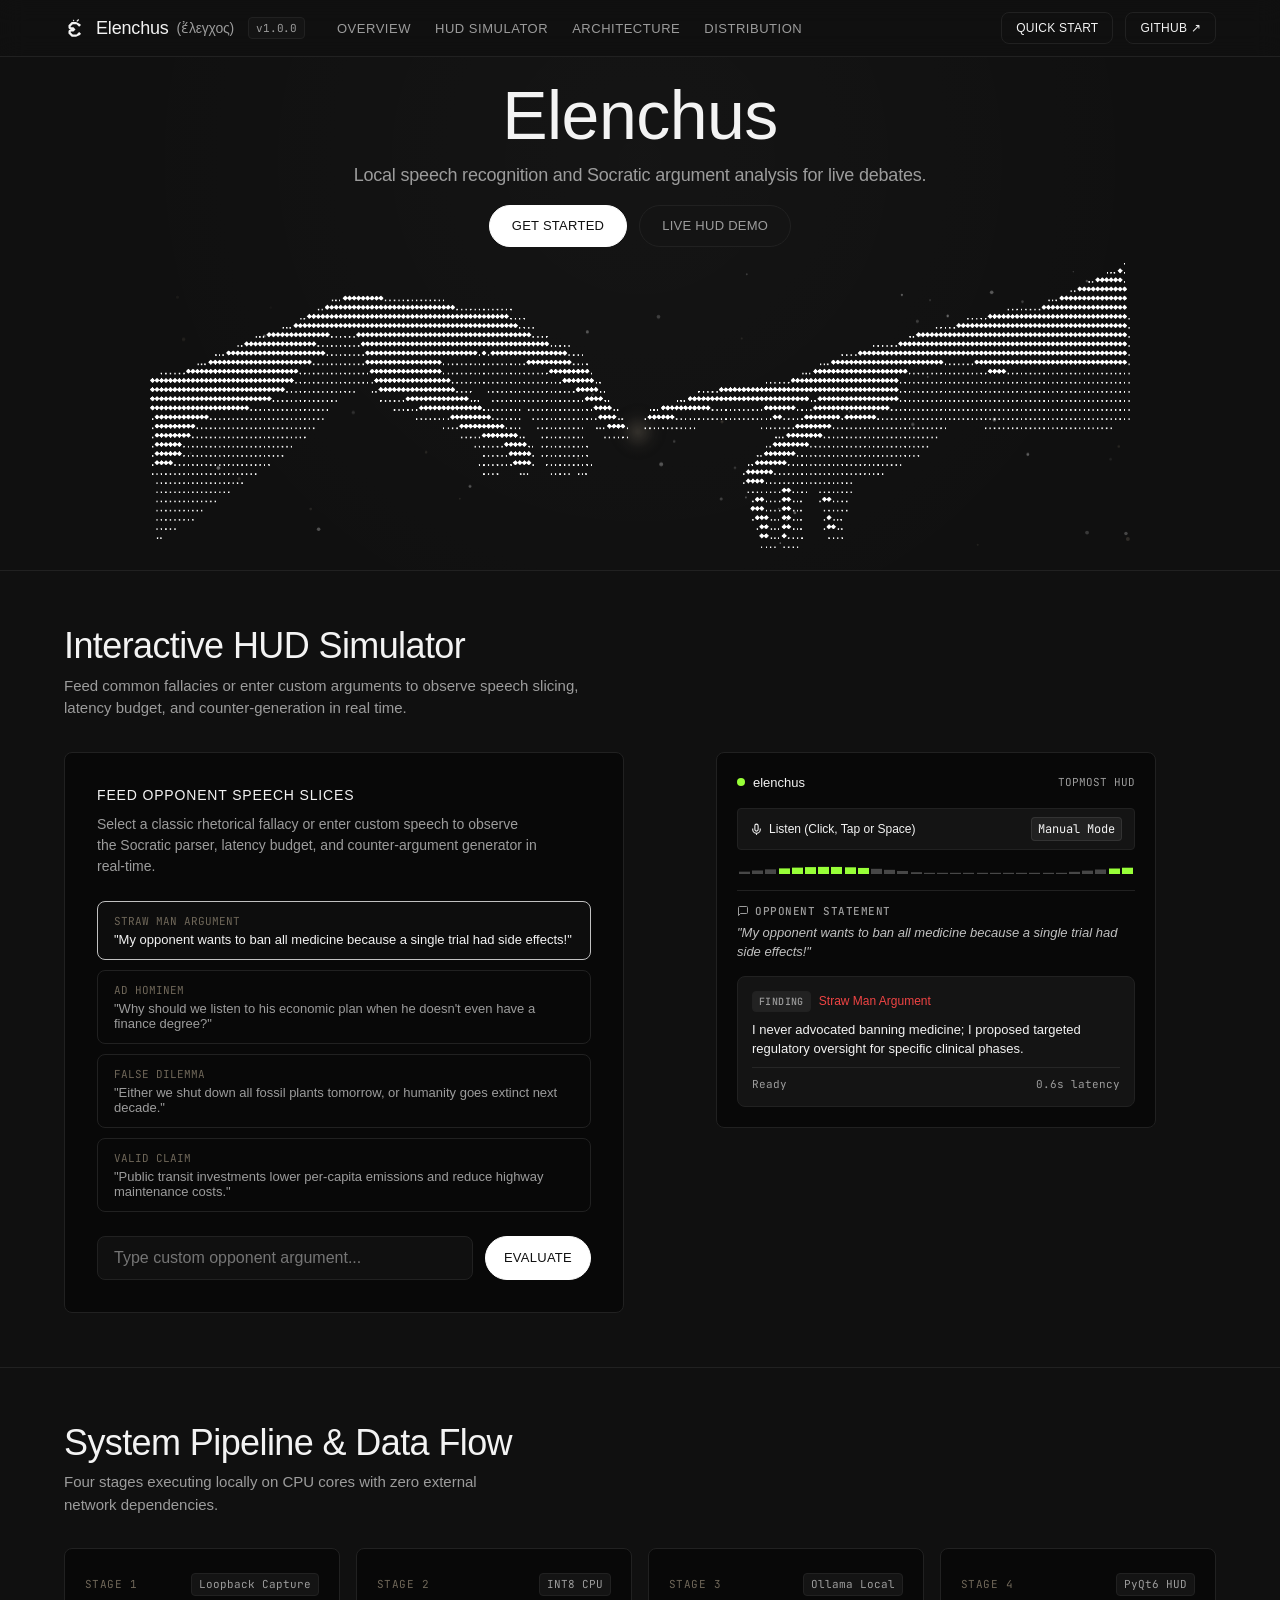
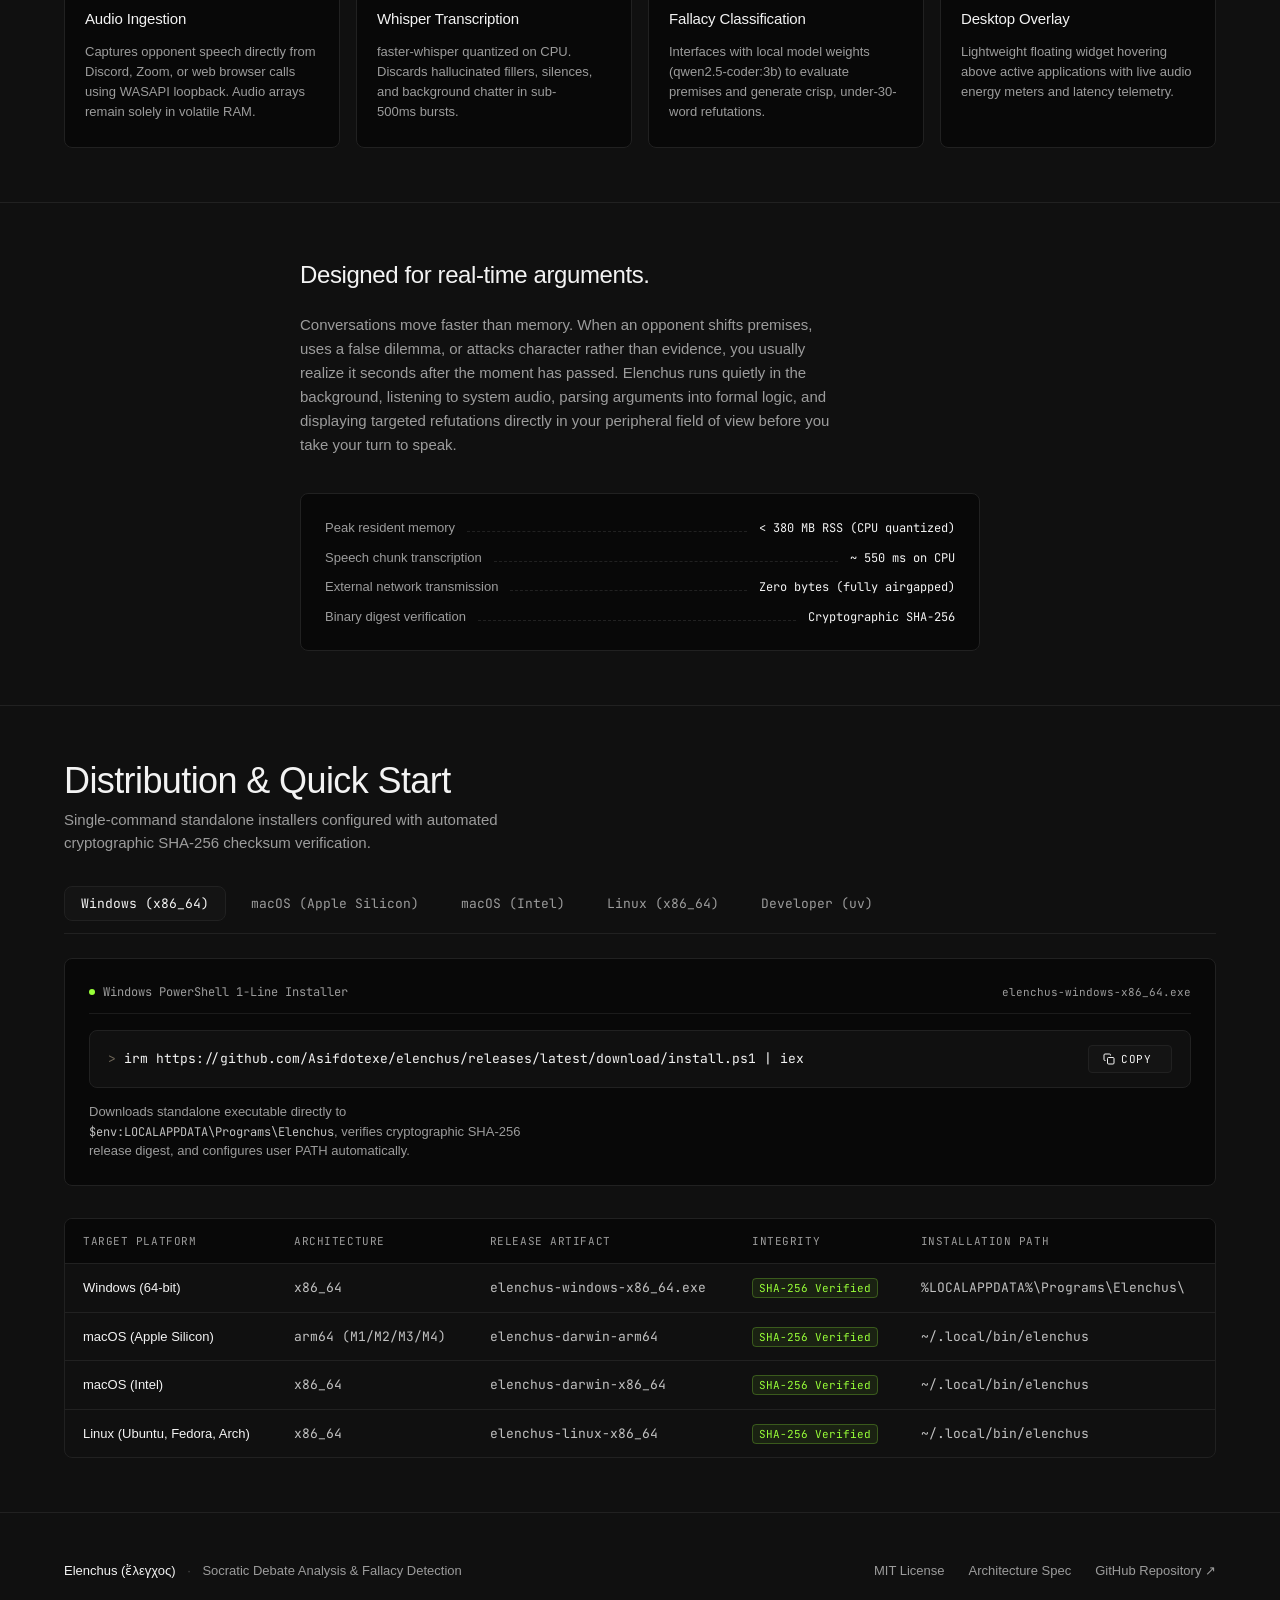
==== site/index.html @ 6f86ba59 "#6 make the app responsive" ====
<!DOCTYPE html>
<html lang="en">
<head>
  <meta charset="UTF-8">
  <meta name="viewport" content="width=device-width, initial-scale=1.0, viewport-fit=cover">
  <title>Elenchus (ἔλεγχος) — Socratic Debate Analysis Engine</title>
  <meta name="description" content="Real-time Socratic debate analysis and fallacy detection engine. Local Whisper speech-to-text and Ollama reasoning rendered over your desktop.">

  <!-- Favicon & Brand Icons -->
  <link rel="icon" href="favicon.ico" sizes="48x48">
  <link rel="icon" href="favicon.svg" type="image/svg+xml">
  <link rel="apple-touch-icon" href="apple-touch-icon.png">
  <link rel="manifest" href="site.webmanifest">
  <meta name="theme-color" content="#101010">

  <!-- Typography: General Sans (Aeonik substitute) & JetBrains Mono (Input substitute) -->
  <link rel="preconnect" href="https://api.fontshare.com">
  <link rel="preconnect" href="https://fonts.googleapis.com">
  <link rel="preconnect" href="https://fonts.gstatic.com" crossorigin>
  <link href="https://api.fontshare.com/v2/css?f[]=general-sans@400,500,600&display=swap" rel="stylesheet">
  <link href="https://fonts.googleapis.com/css2?family=JetBrains+Mono:wght@400;500&display=swap" rel="stylesheet">

  <style>
    /* -------------------------------------------------------------
       HYPERSTUDIO DESIGN TOKENS
       "blueprint scratched into obsidian. Type and hairline borders
       carve white space from pure black, with the occasional gold
       compass-mark to show the way."
       ------------------------------------------------------------- */
    :root {
      /* Surfaces & Tonal Steps */
      --color-obsidian: #101010;
      --color-carbon: #080808;
      --color-surface: #141414;
      --color-surface-hover: #1c1c1c;

      /* Ink & Contrast */
      --color-chalk: #f3f3f3;
      --color-smoke: #9c9c9c;
      --color-ash: #c1c1c1;

      /* Line-work & Hairlines */
      --color-graphite: #212121;
      --color-iron: #474747;
      --color-border-subtle: rgba(255, 255, 255, 0.08);

      /* High-contrast Action & Accents */
      --color-signal-white: #ffffff;
      --color-compass-gold: #6f6759;
      --color-card-slate: #3b3d45;

      /* Semantic Status Indicators */
      --color-pulse-green: #98ff38;
      --color-status-active: #98ff38;
      --color-status-busy: #d97706;
      --color-status-alert: #ef4444;

      /* Typography */
      --font-display: 'General Sans', ui-sans-serif, -apple-system, BlinkMacSystemFont, "Segoe UI", Roboto, sans-serif;
      --font-body: 'General Sans', ui-sans-serif, -apple-system, BlinkMacSystemFont, "Segoe UI", Roboto, sans-serif;
      --font-mono: 'JetBrains Mono', ui-monospace, "SF Mono", Menlo, Consolas, monospace;

      /* Type Scale */
      --text-caption: 13px;
      --text-body: 16px;
      --text-heading-xs: 18px;
      --text-subheading: 21px;
      --text-heading-sm: 23px;
      --text-heading: 34px;
      --text-heading-lg: 44px;
      --text-display: 63px;

      /* Spacing Scale */
      --spacing-4: 4px;
      --spacing-8: 8px;
      --spacing-12: 12px;
      --spacing-16: 16px;
      --spacing-20: 20px;
      --spacing-24: 24px;
      --spacing-32: 32px;
      --spacing-40: 40px;
      --spacing-48: 48px;
      --spacing-64: 64px;

      /* Radii */
      --radius-tags: 4px;
      --radius-cards: 8px;
      --radius-icons: 99px;
      --radius-buttons: 9999px;

      /* Layout */
      --page-max-width: 1200px;

      /* Safe Area Inset Support */
      --safe-top: env(safe-area-inset-top, 0px);
      --safe-bottom: env(safe-area-inset-bottom, 0px);
      --safe-left: env(safe-area-inset-left, 0px);
      --safe-right: env(safe-area-inset-right, 0px);
    }

    /* -------------------------------------------------------------
       GLOBAL RESET & BASE DISCIPLINE
       ------------------------------------------------------------- */
    *, *::before, *::after {
      box-sizing: border-box;
      margin: 0;
      padding: 0;
    }

    html {
      background-color: var(--color-obsidian);
      color: var(--color-chalk);
      font-family: var(--font-body);
      font-size: 16px;
      line-height: 1.5;
      -webkit-font-smoothing: antialiased;
      -moz-osx-font-smoothing: grayscale;
      scroll-behavior: smooth;
    }

    body {
      background-color: var(--color-obsidian);
      min-height: 100vh;
      min-height: 100dvh;
      overflow-x: hidden;
      position: relative;
      padding-left: var(--safe-left);
      padding-right: var(--safe-right);
    }

    /* Selection */
    ::selection {
      background-color: var(--color-chalk);
      color: var(--color-obsidian);
    }

    /* Accessible Focus Indicators (WCAG AA) */
    :focus-visible {
      outline: 2px solid var(--color-chalk);
      outline-offset: 3px;
    }

    a {
      color: inherit;
      text-decoration: none;
      transition: color 0.15s ease;
    }

    /* Headings & Text wrap */
    h1, h2, h3, h4 {
      text-wrap: balance;
    }

    p {
      text-wrap: pretty;
    }

    /* Tactile button & chip micro-interactions */
    .btn-pill:active, .btn-ghost:active, .btn-pill-ghost:active, .preset-btn:active, .copy-btn:active, .platform-tab-btn:active {
      transform: scale(0.98);
    }

    /* prefers-reduced-motion compliance */
    @media (prefers-reduced-motion: reduce) {
      *, *::before, *::after {
        animation-duration: 0.01ms !important;
        animation-iteration-count: 1 !important;
        transition-duration: 0.01ms !important;
        scroll-behavior: auto !important;
      }
      .pulse-dot {
        animation: none !important;
      }
    }

    code, pre {
      font-family: var(--font-mono);
      font-size: 13px;
    }

    /* -------------------------------------------------------------
       STRUCTURAL ELEMENTS & HAIRLINE GRIDS
       ------------------------------------------------------------- */
    .container {
      max-width: var(--page-max-width);
      margin-left: auto;
      margin-right: auto;
      padding-left: clamp(16px, 4vw, 24px);
      padding-right: clamp(16px, 4vw, 24px);
      position: relative;
      z-index: 2;
    }

    .hairline-divider {
      width: 100%;
      height: 1px;
      background-color: var(--color-graphite);
      border: none;
      margin: 0;
    }

    .section-spacing {
      padding-top: clamp(48px, 6vh, 96px);
      padding-bottom: clamp(48px, 6vh, 96px);
    }

    @media (max-width: 768px) {
      .section-spacing {
        padding-top: 48px;
        padding-bottom: 48px;
      }
    }

    /* -------------------------------------------------------------
       TOP NAVIGATION BAR & ADAPTIVE MOBILE DRAWER
       ------------------------------------------------------------- */
    .nav-bar {
      position: sticky;
      top: 0;
      z-index: 100;
      background-color: rgba(16, 16, 16, 0.88);
      backdrop-filter: blur(12px);
      -webkit-backdrop-filter: blur(12px);
      border-bottom: 1px solid var(--color-graphite);
      padding-top: var(--safe-top);
    }

    .nav-content {
      display: flex;
      align-items: center;
      justify-content: space-between;
      height: 56px;
    }

    .nav-left {
      display: flex;
      align-items: center;
      gap: clamp(16px, 3vw, 32px);
    }

    .nav-wordmark {
      font-size: 18px;
      font-weight: 400;
      letter-spacing: -0.01em;
      color: var(--color-chalk);
      display: flex;
      align-items: center;
      gap: 8px;
      flex-shrink: 0;
    }

    .nav-wordmark .greek {
      color: var(--color-smoke);
      font-size: 14px;
    }

    .nav-version-tag {
      font-size: 11px;
      font-family: var(--font-mono);
      color: var(--color-smoke);
      background-color: var(--color-surface);
      border: 1px solid var(--color-graphite);
      padding: 2px 7px;
      border-radius: var(--radius-tags);
      margin-left: 6px;
      font-weight: 400;
    }

    .nav-links {
      display: flex;
      align-items: center;
      gap: 24px;
      list-style: none;
    }

    .nav-links a {
      font-size: 13px;
      font-weight: 400;
      color: var(--color-smoke);
      text-transform: uppercase;
      letter-spacing: 0.04em;
    }

    .nav-links a:hover {
      color: var(--color-chalk);
    }

    .nav-right {
      display: flex;
      align-items: center;
      gap: 12px;
    }

    /* Mobile Hamburger Button */
    .nav-toggle {
      display: none;
      background: transparent;
      border: 1px solid var(--color-graphite);
      border-radius: var(--radius-tags);
      width: 42px;
      height: 42px;
      cursor: pointer;
      padding: 0;
      flex-direction: column;
      align-items: center;
      justify-content: center;
      gap: 5px;
      color: var(--color-chalk);
      transition: border-color 0.15s ease, background-color 0.15s ease;
    }

    .nav-toggle:hover, .nav-toggle:focus-visible {
      border-color: var(--color-ash);
      background-color: var(--color-surface);
    }

    .nav-toggle-bar {
      width: 18px;
      height: 1.5px;
      background-color: var(--color-chalk);
      transition: transform 0.2s cubic-bezier(0.16, 1, 0.3, 1), opacity 0.2s ease;
      transform-origin: center;
    }

    .nav-toggle[aria-expanded="true"] .nav-toggle-bar:first-child {
      transform: translateY(3.25px) rotate(45deg);
    }

    .nav-toggle[aria-expanded="true"] .nav-toggle-bar:last-child {
      transform: translateY(-3.25px) rotate(-45deg);
    }

    /* Mobile Sheet Menu */
    .nav-mobile-sheet {
      display: none;
      position: absolute;
      top: 100%;
      left: 0;
      width: 100%;
      background-color: rgba(16, 16, 16, 0.98);
      backdrop-filter: blur(16px);
      -webkit-backdrop-filter: blur(16px);
      border-bottom: 1px solid var(--color-graphite);
      box-shadow: 0 20px 40px rgba(8, 8, 8, 0.85);
      overflow-y: auto;
      max-height: calc(100vh - 56px - var(--safe-top));
      max-height: calc(100dvh - 56px - var(--safe-top));
      padding: 20px clamp(16px, 4vw, 24px) max(24px, calc(16px + var(--safe-bottom)));
      z-index: 99;
      opacity: 0;
      transform: translateY(-8px);
      transition: opacity 0.2s ease, transform 0.2s cubic-bezier(0.16, 1, 0.3, 1);
    }

    .nav-mobile-sheet.is-open {
      display: block;
      opacity: 1;
      transform: translateY(0);
    }

    .nav-mobile-links {
      list-style: none;
      display: flex;
      flex-direction: column;
      gap: 4px;
      margin-bottom: 20px;
    }

    .nav-mobile-link {
      display: flex;
      align-items: center;
      padding: 12px 14px;
      font-size: 15px;
      color: var(--color-smoke);
      border-radius: var(--radius-tags);
      text-transform: uppercase;
      letter-spacing: 0.05em;
      transition: color 0.15s ease, background-color 0.15s ease;
      min-height: 48px;
    }

    .nav-mobile-link:hover, .nav-mobile-link:focus-visible {
      color: var(--color-chalk);
      background-color: var(--color-surface);
    }

    .nav-mobile-actions {
      display: flex;
      flex-direction: column;
      gap: 10px;
      border-top: 1px solid var(--color-graphite);
      padding-top: 16px;
    }

    .nav-mobile-cta {
      width: 100%;
      text-align: center;
      min-height: 44px;
      display: inline-flex;
      align-items: center;
      justify-content: center;
    }

    @media (max-width: 860px) {
      .nav-links, .nav-desktop-action {
        display: none !important;
      }
      .nav-toggle {
        display: flex;
      }
    }

    @media (max-width: 480px) {
      .nav-wordmark .greek {
        display: none;
      }
    }

    @media (max-width: 360px) {
      .nav-version-tag {
        display: none;
      }
    }

    /* -------------------------------------------------------------
       BUTTONS & BADGES
       ------------------------------------------------------------- */
    .btn-pill {
      display: inline-flex;
      align-items: center;
      justify-content: center;
      gap: 8px;
      background-color: var(--color-signal-white);
      color: var(--color-obsidian);
      border: 1px solid var(--color-signal-white);
      border-radius: var(--radius-buttons);
      padding: 12px 24px;
      font-size: 14px;
      font-weight: 400;
      text-transform: uppercase;
      letter-spacing: 0.02em;
      cursor: pointer;
      transition: background-color 0.15s ease, border-color 0.15s ease;
      white-space: nowrap;
    }

    .btn-pill:hover {
      background-color: var(--color-ash);
      border-color: var(--color-ash);
    }

    .btn-ghost {
      display: inline-flex;
      align-items: center;
      justify-content: center;
      gap: 8px;
      background-color: transparent;
      color: var(--color-chalk);
      border: 1px solid var(--color-graphite);
      border-radius: var(--radius-cards);
      padding: 10px 20px;
      font-size: 14px;
      font-weight: 400;
      text-transform: uppercase;
      letter-spacing: 0.02em;
      cursor: pointer;
      transition: border-color 0.15s ease, background-color 0.15s ease;
      white-space: nowrap;
    }

    .btn-ghost:hover {
      border-color: var(--color-chalk);
      background-color: rgba(255, 255, 255, 0.03);
    }

    .status-badge {
      display: inline-flex;
      align-items: center;
      gap: 8px;
      background-color: var(--color-surface);
      border: 1px solid var(--color-graphite);
      border-radius: var(--radius-tags);
      padding: 6px 12px;
      font-size: 12px;
      font-weight: 400;
      color: var(--color-smoke);
      text-transform: uppercase;
      letter-spacing: 0.04em;
    }

    .pulse-dot {
      width: 6px;
      height: 6px;
      border-radius: 50%;
      background-color: var(--color-pulse-green);
      display: inline-block;
      flex-shrink: 0;
    }

    /* -------------------------------------------------------------
       HERO SECTION (Centered layout with ASCII Creation of Adam hands)
       ------------------------------------------------------------- */
    .hero-section {
      padding-top: clamp(16px, 2.5vh, 28px);
      padding-bottom: clamp(16px, 2.5vh, 28px);
      position: relative;
      text-align: center;
      overflow: hidden;
      background: radial-gradient(circle at 50% 20%, rgba(255, 255, 255, 0.02) 0%, transparent 70%);
    }

    .hero-content {
      display: flex;
      flex-direction: column;
      align-items: center;
      text-align: center;
      gap: clamp(8px, 1.4vh, 14px);
      max-width: 900px;
      margin: 0 auto;
      position: relative;
      z-index: 2;
    }

    .hero-headline {
      font-size: clamp(32px, 5.5vw, 68px);
      font-weight: 400;
      line-height: 1.05;
      letter-spacing: clamp(-0.5px, -0.02em, -1.2px);
      color: var(--color-chalk);
      margin: 0;
      text-wrap: balance;
    }

    .hero-tagline {
      font-size: clamp(14px, 1.8vw, 18px);
      font-weight: 400;
      line-height: 1.4;
      color: var(--color-smoke);
      max-width: 640px;
      margin: 0 auto;
      letter-spacing: -0.2px;
      text-wrap: pretty;
    }

    .hero-actions {
      display: flex;
      align-items: center;
      justify-content: center;
      gap: 12px;
      margin-top: 4px;
      flex-wrap: wrap;
    }

    @media (max-width: 480px) {
      .hero-actions {
        flex-direction: column;
        width: 100%;
        max-width: 320px;
        margin-left: auto;
        margin-right: auto;
      }
      .hero-actions .btn-pill,
      .hero-actions .btn-pill-ghost {
        width: 100%;
        text-align: center;
      }
    }

    .hero-actions .btn-pill {
      padding: 10px 22px;
      font-size: 13px;
    }

    .btn-pill-ghost {
      display: inline-flex;
      align-items: center;
      justify-content: center;
      gap: 8px;
      background-color: var(--color-surface);
      color: var(--color-smoke);
      border: 1px solid var(--color-graphite);
      border-radius: var(--radius-buttons);
      padding: 10px 22px;
      font-size: 13px;
      font-weight: 400;
      text-transform: uppercase;
      letter-spacing: 0.02em;
      cursor: pointer;
      transition: border-color 0.15s ease, background-color 0.15s ease, color 0.15s ease;
      white-space: nowrap;
    }

    .btn-pill-ghost:hover {
      border-color: var(--color-ash);
      color: var(--color-chalk);
      background-color: var(--color-surface-hover);
    }

    /* ASCII Hands Artwork Presentation */
    .hero-hands-wrapper {
      position: relative;
      width: 100%;
      max-width: 980px;
      aspect-ratio: 3217 / 935;
      max-height: clamp(190px, 42vh, 320px);
      margin: clamp(10px, 1.8vh, 18px) auto 0 auto;
      display: flex;
      justify-content: center;
      align-items: center;
      overflow: hidden;
      user-select: none;
    }

    .hero-hands-wrapper picture {
      display: block;
      width: 100%;
      height: 100%;
    }

    .hero-hands-img {
      width: 100%;
      height: 100%;
      display: block;
      object-fit: contain;
      filter: contrast(1.05) brightness(1.0);
      transition: filter 0.4s ease;
      position: relative;
      z-index: 2;
    }

    .hero-hands-wrapper:hover .hero-hands-img {
      filter: contrast(1.12) brightness(1.06);
    }

    @media (max-width: 768px) {
      .hero-hands-wrapper {
        aspect-ratio: 3143 / 1209;
        max-height: 38vh;
        max-height: 38dvh;
        margin-top: 8px;
      }
    }

    #handsCanvas {
      position: absolute;
      top: 0;
      left: 0;
      width: 100%;
      height: 100%;
      z-index: 1;
      pointer-events: none;
    }

    /* -------------------------------------------------------------
       INTERACTIVE HUD SIMULATION ("THE WIREFRAME IN LIGHT")
       ------------------------------------------------------------- */
    .hud-demo-grid {
      display: grid;
      grid-template-columns: 1fr;
      gap: 24px;
      align-items: start;
    }

    .hud-controls-card {
      order: 1;
      border: 1px solid var(--color-graphite);
      border-radius: var(--radius-cards);
      padding: clamp(16px, 4vw, 32px);
      background-color: var(--color-carbon);
    }

    .hud-controls-title {
      font-size: 14px;
      text-transform: uppercase;
      letter-spacing: 0.06em;
      color: var(--color-chalk);
      margin-bottom: 8px;
    }

    .hud-controls-desc {
      font-size: 14px;
      color: var(--color-smoke);
      margin-bottom: 24px;
      max-width: 58ch;
    }

    .preset-buttons {
      display: flex;
      flex-direction: column;
      gap: 10px;
      margin-bottom: 24px;
    }

    .preset-btn {
      text-align: left;
      background: transparent;
      border: 1px solid var(--color-graphite);
      border-radius: var(--radius-cards);
      padding: 12px 16px;
      color: var(--color-smoke);
      cursor: pointer;
      font-size: 13px;
      transition: all 0.15s ease;
      display: flex;
      flex-direction: column;
      gap: 4px;
    }

    .preset-btn.active, .preset-btn:hover {
      border-color: var(--color-ash);
      color: var(--color-chalk);
      background-color: rgba(255, 255, 255, 0.02);
    }

    .preset-btn .tag {
      font-family: var(--font-mono);
      font-size: 11px;
      color: var(--color-compass-gold);
      text-transform: uppercase;
    }

    .hud-input-row {
      display: flex;
      gap: 12px;
    }

    @media (max-width: 480px) {
      .hud-input-row {
        flex-direction: column;
      }
      .hud-input-row .btn-pill {
        width: 100%;
        min-height: 44px;
      }
    }

    .hud-input {
      flex: 1;
      background: var(--color-obsidian);
      border: 1px solid var(--color-graphite);
      border-radius: var(--radius-cards);
      padding: 12px 16px;
      color: var(--color-chalk);
      font-family: var(--font-body);
      font-size: max(16px, 1rem);
      outline: none;
      transition: border-color 0.15s ease;
      min-height: 44px;
    }

    .hud-input:focus {
      border-color: var(--color-ash);
    }

    /* Virtual HUD Mockup */
    .hud-preview-wrapper {
      order: -1;
      position: static;
      top: auto;
      width: 100%;
    }

    /* Desktop View (min-width: 901px): 2 columns with side-by-side sticky HUD */
    @media (min-width: 901px) {
      .hud-demo-grid {
        grid-template-columns: 1fr 1fr;
        gap: 32px;
      }

      .hud-controls-card {
        order: 1;
        padding: 32px;
      }

      .hud-preview-wrapper {
        order: 2;
        position: sticky;
        top: 96px;
        align-self: start;
      }
    }

    .hud-device-window {
      background-color: var(--color-carbon);
      border: 1px solid var(--color-graphite);
      border-radius: var(--radius-cards);
      padding: clamp(14px, 3.5vw, 20px);
      width: 100%;
      max-width: 440px;
      margin: 0 auto;
      box-sizing: border-box;
    }

    .hud-header {
      display: flex;
      align-items: center;
      justify-content: space-between;
      margin-bottom: var(--spacing-16);
    }

    .hud-title-wrap {
      display: flex;
      align-items: center;
      gap: var(--spacing-8);
    }

    .hud-status-led {
      width: 8px;
      height: 8px;
      border-radius: var(--radius-buttons);
      background-color: var(--color-pulse-green);
      transition: background-color 0.2s ease;
    }

    .hud-title {
      font-size: var(--text-caption);
      font-weight: 500;
      color: var(--color-chalk);
    }

    .hud-action-bar {
      display: flex;
      align-items: center;
      justify-content: space-between;
      flex-wrap: wrap;
      gap: 8px;
      background: var(--color-surface);
      border: 1px solid var(--color-graphite);
      border-radius: var(--radius-tags);
      padding: var(--spacing-8) var(--spacing-12);
      margin-bottom: var(--spacing-12);
    }

    .hud-action-bar span {
      font-size: 12px;
      color: var(--color-chalk);
      display: flex;
      align-items: center;
      gap: 6px;
    }

    .hud-mode-pill {
      font-size: 10px;
      font-family: var(--font-mono);
      background: rgba(255, 255, 255, 0.06);
      border: 1px solid var(--color-border-subtle);
      padding: 2px 6px;
      border-radius: var(--radius-tags);
      color: var(--color-smoke);
    }

    .monochart-meter {
      display: flex;
      gap: 2px;
      height: 12px;
      align-items: flex-end;
      margin-bottom: var(--spacing-16);
      padding: 0 2px;
      overflow: hidden;
    }

    .monochart-bar {
      flex: 1;
      background-color: var(--color-iron);
      height: 100%;
      transform-origin: bottom;
      transform: scaleY(0.2);
      border-radius: 0;
      transition: transform 0.1s ease, background-color 0.1s ease;
    }

    .monochart-bar.active {
      background-color: var(--color-pulse-green);
    }

    .hud-transcript-box {
      border-top: 1px solid var(--color-graphite);
      padding-top: var(--spacing-12);
      margin-bottom: 14px;
    }

    .hud-meta-label {
      font-size: 11px;
      font-weight: 500;
      font-family: var(--font-mono);
      color: var(--color-smoke);
      margin-bottom: var(--spacing-4);
      display: flex;
      align-items: center;
      gap: 6px;
      text-transform: uppercase;
      letter-spacing: 0.05em;
    }

    .hud-transcript-text {
      font-size: 13px;
      font-style: italic;
      color: var(--color-ash);
      line-height: 1.45;
      min-height: 38px;
      overflow-wrap: break-word;
      word-break: break-word;
    }

    .hud-rebuttal-card {
      background-color: var(--color-surface);
      border: 1px solid var(--color-graphite);
      border-radius: var(--radius-cards);
      padding: 14px;
    }

    .hud-finding-row {
      display: flex;
      align-items: center;
      gap: var(--spacing-8);
      margin-bottom: var(--spacing-8);
    }

    .hud-finding-tag {
      background-color: rgba(255, 255, 255, 0.06);
      border: 1px solid var(--color-graphite);
      border-radius: var(--radius-tags);
      font-size: 10px;
      font-weight: 500;
      font-family: var(--font-mono);
      color: var(--color-smoke);
      padding: 2px 6px;
      text-transform: uppercase;
      letter-spacing: 0.04em;
    }

    .hud-flaw-title {
      font-size: 12px;
      font-weight: 500;
      color: var(--color-status-alert);
    }

    .hud-counter-text {
      font-size: 13px;
      color: var(--color-chalk);
      line-height: 1.5;
      margin-bottom: var(--spacing-8);
      overflow-wrap: break-word;
      word-break: break-word;
    }

    .hud-footer-meta {
      display: flex;
      justify-content: space-between;
      align-items: center;
      font-size: 11px;
      font-family: var(--font-mono);
      color: var(--color-smoke);
      border-top: 1px solid var(--color-border-subtle);
      padding-top: var(--spacing-8);
      margin-top: var(--spacing-8);
    }

    /* -------------------------------------------------------------
       SERVICES / FEATURE 2x2 GRID
       ------------------------------------------------------------- */
    .section-header-block {
      margin-bottom: 32px;
      max-width: 680px;
    }

    .section-title {
      font-size: clamp(26px, 3.2vw, 36px);
      font-weight: 400;
      line-height: 1.15;
      letter-spacing: -0.6px;
      color: var(--color-chalk);
      text-wrap: balance;
    }

    .section-subtitle {
      font-size: 15px;
      color: var(--color-smoke);
      margin-top: 8px;
      line-height: 1.5;
      text-wrap: pretty;
      max-width: 62ch;
    }

    /* System Pipeline Flow */
    .pipeline-flow {
      display: grid;
      grid-template-columns: repeat(auto-fit, minmax(min(100%, 240px), 1fr));
      gap: 16px;
      margin-top: 24px;
    }

    .pipeline-step {
      background: var(--color-carbon);
      border: 1px solid var(--color-graphite);
      border-radius: var(--radius-cards);
      padding: 24px 20px;
      display: flex;
      flex-direction: column;
      gap: 12px;
      transition: border-color 0.2s ease;
    }

    .pipeline-step:hover {
      border-color: var(--color-iron);
    }

    .pipeline-step-header {
      display: flex;
      justify-content: space-between;
      align-items: center;
    }

    .pipeline-step-label {
      font-family: var(--font-mono);
      font-size: 11px;
      color: var(--color-compass-gold);
      text-transform: uppercase;
      letter-spacing: 0.04em;
    }

    .pipeline-step-badge {
      font-family: var(--font-mono);
      font-size: 11px;
      color: var(--color-smoke);
      background: var(--color-surface);
      border: 1px solid var(--color-graphite);
      padding: 2px 7px;
      border-radius: var(--radius-tags);
    }

    .pipeline-step-title {
      font-size: 15px;
      font-weight: 500;
      color: var(--color-chalk);
      letter-spacing: -0.01em;
    }

    .pipeline-step-desc {
      font-size: 13px;
      color: var(--color-smoke);
      line-height: 1.55;
    }

    /* -------------------------------------------------------------
       SYSTEM RATIONALE & RUNTIME SPECS
       ------------------------------------------------------------- */
    .manifesto-block {
      max-width: 680px;
      margin: 0 auto;
      text-align: left;
      display: flex;
      flex-direction: column;
      gap: 20px;
    }

    .manifesto-title {
      font-size: 24px;
      font-weight: 400;
      color: var(--color-chalk);
      letter-spacing: -0.4px;
      text-wrap: balance;
    }

    .manifesto-body {
      font-size: 15px;
      color: var(--color-smoke);
      line-height: 1.6;
      text-wrap: pretty;
      max-width: 65ch;
    }

    .runtime-specs {
      width: 100%;
      margin-top: 16px;
      display: flex;
      flex-direction: column;
      gap: 10px;
      background: var(--color-carbon);
      border: 1px solid var(--color-graphite);
      border-radius: var(--radius-cards);
      padding: clamp(16px, 4vw, 24px);
      container-type: inline-size;
    }

    .spec-row {
      display: flex;
      align-items: baseline;
      gap: 12px;
      font-size: 13px;
    }

    .spec-name {
      color: var(--color-smoke);
      white-space: nowrap;
      min-width: 0;
    }

    .spec-line {
      flex: 1;
      border-bottom: 1px dashed var(--color-graphite);
      min-width: 16px;
    }

    .spec-data {
      font-family: var(--font-mono);
      color: var(--color-chalk);
      white-space: nowrap;
      font-size: 12px;
      min-width: 0;
    }

    @container (max-width: 480px) {
      .spec-row {
        flex-direction: column;
        gap: 4px;
      }
      .spec-line {
        display: none;
      }
    }

    @media (max-width: 580px) {
      .spec-row {
        flex-direction: column;
        gap: 4px;
      }
      .spec-line {
        display: none;
      }
    }

    /* -------------------------------------------------------------
       QUICK START & STANDALONE PLATFORM TABS
       ------------------------------------------------------------- */
    .platform-tabs-header {
      display: flex;
      gap: 8px;
      border-bottom: 1px solid var(--color-graphite);
      padding-bottom: 12px;
      margin-bottom: 24px;
      overflow-x: auto;
      -webkit-overflow-scrolling: touch;
      scroll-snap-type: x mandatory;
      scrollbar-width: thin;
    }

    .platform-tab-btn {
      background: transparent;
      border: 1px solid transparent;
      color: var(--color-smoke);
      padding: 8px 16px;
      border-radius: var(--radius-cards);
      font-size: 13px;
      font-family: var(--font-mono);
      cursor: pointer;
      transition: all 0.15s ease;
      white-space: nowrap;
      scroll-snap-align: start;
      flex-shrink: 0;
    }

    .platform-tab-btn.active, .platform-tab-btn:hover {
      border-color: var(--color-graphite);
      color: var(--color-chalk);
      background-color: var(--color-surface);
    }

    .terminal-card {
      background-color: var(--color-carbon);
      border: 1px solid var(--color-graphite);
      border-radius: var(--radius-cards);
      padding: clamp(16px, 4vw, 24px);
      margin-bottom: 32px;
    }

    .terminal-header {
      display: flex;
      align-items: center;
      justify-content: space-between;
      margin-bottom: 16px;
      padding-bottom: 12px;
      border-bottom: 1px solid var(--color-border-subtle);
      flex-wrap: wrap;
      gap: 8px;
    }

    .terminal-title {
      font-family: var(--font-mono);
      font-size: 12px;
      color: var(--color-smoke);
      display: flex;
      align-items: center;
      gap: 8px;
    }

    .terminal-content {
      display: flex;
      align-items: center;
      justify-content: space-between;
      gap: 16px;
      background: var(--color-obsidian);
      border: 1px solid var(--color-graphite);
      border-radius: var(--radius-cards);
      padding: 14px 18px;
      overflow-x: auto;
    }

    .terminal-code {
      color: var(--color-chalk);
      font-family: var(--font-mono);
      font-size: 13px;
      white-space: nowrap;
    }

    .terminal-code span.prompt {
      color: var(--color-compass-gold);
      user-select: none;
      margin-right: 8px;
    }

    .copy-btn {
      background: var(--color-surface);
      border: 1px solid var(--color-graphite);
      color: var(--color-chalk);
      border-radius: var(--radius-tags);
      padding: 6px 14px;
      font-size: 11px;
      font-family: var(--font-mono);
      text-transform: uppercase;
      letter-spacing: 0.04em;
      cursor: pointer;
      display: flex;
      align-items: center;
      gap: 6px;
      transition: all 0.15s cubic-bezier(0.16, 1, 0.3, 1);
      white-space: nowrap;
      flex-shrink: 0;
    }

    .copy-btn:hover {
      background: var(--color-surface-hover);
      border-color: var(--color-ash);
    }

    .copy-btn:active {
      transform: scale(0.96);
    }

    .copy-btn.copied {
      border-color: var(--color-pulse-green);
      color: var(--color-pulse-green);
    }

    @media (max-width: 600px) {
      .terminal-content {
        flex-direction: column;
        align-items: stretch;
        gap: 12px;
        padding: 14px;
      }
      .terminal-code {
        overflow-x: auto;
        padding-bottom: 4px;
      }
      .copy-btn {
        width: 100%;
        justify-content: center;
        min-height: 44px;
      }
    }

    /* Distribution Matrix Table -> Responsive Card Pattern */
    .dist-table-wrap {
      width: 100%;
      overflow-x: auto;
      border: 1px solid var(--color-graphite);
      border-radius: var(--radius-cards);
    }

    .dist-table {
      width: 100%;
      border-collapse: collapse;
      text-align: left;
      font-size: 13px;
    }

    .dist-table th {
      background-color: var(--color-carbon);
      color: var(--color-smoke);
      font-family: var(--font-mono);
      font-weight: 400;
      text-transform: uppercase;
      font-size: 11px;
      letter-spacing: 0.05em;
      padding: 14px 18px;
      border-bottom: 1px solid var(--color-graphite);
    }

    .dist-table td {
      padding: 14px 18px;
      border-bottom: 1px solid var(--color-graphite);
      color: var(--color-chalk);
    }

    .dist-table tr:last-child td {
      border-bottom: none;
    }

    .dist-table .mono {
      font-family: var(--font-mono);
      color: var(--color-ash);
    }

    .dist-table .badge-ok {
      font-family: var(--font-mono);
      font-size: 11px;
      color: var(--color-pulse-green);
      background: rgba(152, 255, 56, 0.08);
      border: 1px solid rgba(152, 255, 56, 0.25);
      padding: 2px 6px;
      border-radius: var(--radius-tags);
    }

    /* Responsive Table Card Reflow on Mobile */
    @media (max-width: 720px) {
      .dist-table-wrap {
        border: none;
        overflow-x: visible;
        background: transparent;
      }
      .dist-table,
      .dist-table tbody,
      .dist-table tr,
      .dist-table td {
        display: block;
        width: 100%;
      }
      .dist-table thead {
        display: none;
      }
      .dist-table tr {
        background-color: var(--color-carbon);
        border: 1px solid var(--color-graphite);
        border-radius: var(--radius-cards);
        padding: 16px;
        margin-bottom: 12px;
      }
      .dist-table td {
        padding: 8px 0;
        border-bottom: 1px solid rgba(255, 255, 255, 0.04);
        display: flex;
        justify-content: space-between;
        align-items: center;
        text-align: right;
        gap: 12px;
        min-width: 0;
        overflow-wrap: break-word;
        word-break: break-word;
      }
      .dist-table .mono {
        word-break: break-all;
      }
      .dist-table td:last-child {
        border-bottom: none;
        padding-bottom: 0;
      }
      .dist-table td::before {
        content: attr(data-label);
        font-family: var(--font-mono);
        font-size: 11px;
        color: var(--color-smoke);
        text-transform: uppercase;
        letter-spacing: 0.04em;
        text-align: left;
        flex-shrink: 0;
      }
    }

    /* -------------------------------------------------------------
       TOUCH & INPUT METHOD ADAPTATIONS (Coarse Pointer & Hover)
       ------------------------------------------------------------- */
    @media (pointer: coarse) {
      .btn-pill,
      .btn-ghost,
      .btn-pill-ghost,
      .copy-btn,
      .platform-tab-btn {
        min-height: 44px;
      }
      .preset-btn {
        min-height: 52px;
        padding: 14px 16px;
      }
      .nav-toggle {
        width: 44px;
        height: 44px;
      }
      .platform-tab-btn {
        padding: 10px 18px;
      }
    }

    @media (hover: none) {
      .btn-pill:hover {
        background-color: var(--color-signal-white);
        border-color: var(--color-signal-white);
      }
      .btn-ghost:hover {
        border-color: var(--color-graphite);
        background-color: transparent;
      }
      .btn-pill:active {
        background-color: var(--color-ash);
        border-color: var(--color-ash);
        transform: scale(0.97);
      }
      .btn-ghost:active {
        border-color: var(--color-chalk);
        background-color: rgba(255, 255, 255, 0.05);
        transform: scale(0.97);
      }
      .pipeline-step:hover {
        border-color: var(--color-graphite);
      }
    }

    /* -------------------------------------------------------------
       FOOTER / BOTTOM BAR
       ------------------------------------------------------------- */
    .footer {
      border-top: 1px solid var(--color-graphite);
      padding-top: 48px;
      padding-bottom: max(48px, calc(32px + var(--safe-bottom)));
      font-size: 13px;
      color: var(--color-smoke);
    }

    .footer-content {
      display: flex;
      align-items: center;
      justify-content: space-between;
      flex-wrap: wrap;
      gap: 24px;
    }

    .footer-links {
      display: flex;
      align-items: center;
      gap: 24px;
    }

    .footer-links a:hover {
      color: var(--color-chalk);
    }

    @media (max-width: 640px) {
      .footer-content {
        flex-direction: column;
        align-items: flex-start;
        gap: 16px;
      }
      .footer-links {
        flex-wrap: wrap;
        gap: 16px;
      }
    }

    /* -------------------------------------------------------------
       PRINT ADAPTATION (SCREEN -> PRINT)
       ------------------------------------------------------------- */
    @media print {
      *, *::before, *::after {
        background: transparent !important;
        color: var(--color-obsidian) !important;
        box-shadow: none !important;
        text-shadow: none !important;
      }
      html, body {
        background: var(--color-signal-white) !important;
        color: var(--color-obsidian) !important;
      }
      .nav-bar,
      .nav-mobile-sheet,
      .hero-actions,
      .hud-controls-card,
      .platform-tabs-header,
      .copy-btn,
      #handsCanvas,
      .footer {
        display: none !important;
      }
      .container {
        max-width: 100% !important;
        padding: 0 !important;
      }
      .section-spacing {
        padding-top: 24px !important;
        padding-bottom: 24px !important;
      }
      .hairline-divider {
        background-color: var(--color-ash) !important;
      }
      .hud-device-window,
      .pipeline-step,
      .runtime-specs,
      .terminal-card,
      .dist-table tr {
        background: var(--color-signal-white) !important;
        border: 1px solid var(--color-ash) !important;
        page-break-inside: avoid;
      }
      .hero-headline,
      .section-title,
      .pipeline-step-title,
      .manifesto-title {
        color: var(--color-carbon) !important;
      }
      .hero-tagline,
      .section-subtitle,
      .pipeline-step-desc,
      .manifesto-body,
      .spec-name {
        color: var(--color-iron) !important;
      }
      .spec-data,
      .terminal-code,
      .dist-table td,
      .dist-table th {
        color: var(--color-carbon) !important;
      }
      a[href^="http"]::after {
        content: " (" attr(href) ")";
        font-size: 11px;
        color: var(--color-smoke);
      }
    }
  </style>
</head>
<body>

  <!-- =============================================================
       PERSISTENT TOP NAVIGATION
       ============================================================= -->
  <nav class="nav-bar">
    <div class="container nav-content">
      <div class="nav-left">
        <a href="#" class="nav-wordmark">
          <svg class="nav-brand-logo" width="22" height="22" viewBox="0 0 256 256" fill="currentColor" fill-rule="evenodd" style="display: inline-block; vertical-align: middle; margin-right: 2px;">
            <path d="M 104 32 C 114 32 120 38 120 46 C 120 49 117 51 114 51 C 111 51 110 49 110 46 C 110 42 106 39 104 40 Z" />
            <polygon points="144,46 166,24 176,34 154,56" />
            <path d="M 186 80 L 198 92 L 176 114 L 146 84 L 102 84 L 78 108 L 78 120 L 110 120 L 134 144 L 110 168 L 78 168 L 78 180 L 102 204 L 146 204 L 176 174 L 198 196 L 186 208 L 140 230 L 90 230 L 52 192 L 52 168 C 52 152 64 144 80 144 C 64 144 52 136 52 120 L 52 96 L 90 58 L 140 58 Z" />
          </svg>
          <span>Elenchus</span>
          <span class="greek">(ἔλεγχος)</span>
          <span class="nav-version-tag">v1.0.0</span>
        </a>
        <ul class="nav-links">
          <li><a href="#overview">Overview</a></li>
          <li><a href="#simulator">HUD Simulator</a></li>
          <li><a href="#architecture">Architecture</a></li>
          <li><a href="#distribution">Distribution</a></li>
        </ul>
      </div>
      <div class="nav-right">
        <a href="#quickstart" class="btn-ghost nav-desktop-action" style="padding: 6px 14px; font-size: 12px;">Quick Start</a>
        <a href="https://github.com/Asifdotexe/elenchus" target="_blank" rel="noopener noreferrer" class="btn-ghost nav-desktop-action" style="padding: 6px 14px; font-size: 12px;">GitHub ↗</a>
        <button class="nav-toggle" id="navToggle" aria-label="Toggle navigation menu" aria-expanded="false" aria-controls="navMobileMenu">
          <span class="nav-toggle-bar"></span>
          <span class="nav-toggle-bar"></span>
        </button>
      </div>
    </div>
    <!-- Adaptive Mobile Menu Sheet -->
    <div class="nav-mobile-sheet" id="navMobileMenu" aria-hidden="true">
      <ul class="nav-mobile-links">
        <li><a href="#overview" class="nav-mobile-link">Overview</a></li>
        <li><a href="#simulator" class="nav-mobile-link">HUD Simulator</a></li>
        <li><a href="#architecture" class="nav-mobile-link">Architecture</a></li>
        <li><a href="#distribution" class="nav-mobile-link">Distribution</a></li>
      </ul>
      <div class="nav-mobile-actions">
        <a href="#quickstart" class="btn-pill nav-mobile-cta">Quick Start</a>
        <a href="https://github.com/Asifdotexe/elenchus" target="_blank" rel="noopener noreferrer" class="btn-pill-ghost nav-mobile-cta">GitHub ↗</a>
      </div>
    </div>
  </nav>

  <!-- =============================================================
       HERO SECTION
       ============================================================= -->
  <section class="hero-section" id="overview">
    <div class="container">
      <div class="hero-content">
        <h1 class="hero-headline">
          Elenchus
        </h1>

        <p class="hero-tagline">
          Local speech recognition and Socratic argument analysis for live debates.
        </p>

        <div class="hero-actions">
          <a href="#quickstart" class="btn-pill">Get Started</a>
          <a href="#simulator" class="btn-pill-ghost">Live HUD Demo</a>
        </div>
      </div>

      <!-- ASCII Creation of Adam Hands Artwork -->
      <div class="hero-hands-wrapper" id="heroHandsContainer">
        <canvas id="handsCanvas"></canvas>
        <picture>
          <source media="(max-width: 767px)" srcset="assets/hero-hands-mobile.webp" type="image/webp">
          <source media="(max-width: 767px)" srcset="assets/hero-hands-mobile.png" type="image/png">
          <source srcset="assets/hero-hands.webp" type="image/webp">
          <img src="assets/hero-hands.png" alt="ASCII art of Creation of Adam hands reaching towards each other" class="hero-hands-img" width="3217" height="935" loading="eager" fetchpriority="high">
        </picture>
      </div>
    </div>
  </section>

  <hr class="hairline-divider">

  <!-- =============================================================
       INTERACTIVE HUD SIMULATOR SECTION ("WIREFRAME IN LIGHT")
       ============================================================= -->
  <section class="section-spacing" id="simulator">
    <div class="container">
      <div class="section-header-block">
        <h2 class="section-title">Interactive HUD Simulator</h2>
        <p class="section-subtitle">
          Feed common fallacies or enter custom arguments to observe speech slicing, latency budget, and counter-generation in real time.
        </p>
      </div>

      <div class="hud-demo-grid">
        <!-- Control Card -->
        <div class="hud-controls-card">
          <div class="hud-controls-title">Feed Opponent Speech Slices</div>
          <p class="hud-controls-desc">
            Select a classic rhetorical fallacy or enter custom speech to observe the Socratic parser, latency budget, and counter-argument generator in real-time.
          </p>

          <div class="preset-buttons">
            <button class="preset-btn active" onclick="loadPreset('strawman')">
              <span class="tag">Straw Man Argument</span>
              <span>"My opponent wants to ban all medicine because a single trial had side effects!"</span>
            </button>
            <button class="preset-btn" onclick="loadPreset('adhominem')">
              <span class="tag">Ad Hominem</span>
              <span>"Why should we listen to his economic plan when he doesn't even have a finance degree?"</span>
            </button>
            <button class="preset-btn" onclick="loadPreset('falsedilemma')">
              <span class="tag">False Dilemma</span>
              <span>"Either we shut down all fossil plants tomorrow, or humanity goes extinct next decade."</span>
            </button>
            <button class="preset-btn" onclick="loadPreset('valid')">
              <span class="tag">Valid Claim</span>
              <span>"Public transit investments lower per-capita emissions and reduce highway maintenance costs."</span>
            </button>
          </div>

          <div class="hud-input-row">
            <input type="text" id="customInput" class="hud-input" placeholder="Type custom opponent argument..." onkeydown="if(event.key==='Enter') runSimulation()">
            <button class="btn-pill" style="padding: 10px 18px; font-size: 13px;" onclick="runSimulation()">Evaluate</button>
          </div>
        </div>

        <!-- Virtual HUD Mockup Display -->
        <div class="hud-preview-wrapper">
          <div class="hud-device-window">
            <div class="hud-header">
              <div class="hud-title-wrap">
                <span id="hudStatusDot" class="hud-status-led"></span>
                <span class="hud-title">elenchus</span>
              </div>
              <div style="font-size: 11px; color: var(--color-smoke); font-family: var(--font-mono);">TOPMOST HUD</div>
            </div>

            <div class="hud-action-bar" id="hudActionBar" style="cursor: pointer;" tabindex="0" role="button" aria-label="Simulate Socratic listening or cycle refutations" title="Click or tap to simulate live Socratic listening">
              <span id="hudActionText">
                <svg width="13" height="13" viewBox="0 0 24 24" fill="none" stroke="currentColor" stroke-width="2"><path d="M12 2a3 3 0 0 0-3 3v7a3 3 0 0 0 6 0V5a3 3 0 0 0-3-3Z"/><path d="M19 10v2a7 7 0 0 1-14 0v-2"/><line x1="12" x2="12" y1="19" y2="22"/></svg>
                Listen (Click, Tap or Space)
              </span>
              <span class="hud-mode-pill">Manual Mode</span>
            </div>

            <!-- Monocharts Audio Activity Waveform -->
            <div class="monochart-meter" id="audioMeter">
              <!-- 30 Dynamic Bar slices generated by JS -->
            </div>

            <!-- Transcript Section -->
            <div class="hud-transcript-box">
              <div class="hud-meta-label">
                <svg width="12" height="12" viewBox="0 0 24 24" fill="none" stroke="currentColor" stroke-width="2"><path d="M21 15a2 2 0 0 1-2 2H7l-4 4V5a2 2 0 0 1 2-2h14a2 2 0 0 1 2 2z"/></svg>
                Opponent Statement
              </div>
              <div class="hud-transcript-text" id="hudTranscript">
                "My opponent wants to ban all medicine because a single trial had side effects!"
              </div>
            </div>

            <!-- Rebuttal Card -->
            <div class="hud-rebuttal-card">
              <div class="hud-finding-row">
                <span class="hud-finding-tag" id="hudTag">Finding</span>
                <span class="hud-flaw-title" id="hudFlaw">Straw Man Argument</span>
              </div>
              <div class="hud-counter-text" id="hudCounter">
                I never advocated banning medicine; I proposed targeted regulatory oversight for specific clinical phases.
              </div>
              <div class="hud-footer-meta">
                <span id="hudStatusMsg">Ready</span>
                <span id="hudLatency">0.6s latency</span>
              </div>
            </div>
          </div>
        </div>
      </div>
    </div>
  </section>

  <hr class="hairline-divider">

  <!-- =============================================================
       SERVICES / 2x2 FEATURE GRID
       ============================================================= -->
  <!-- =============================================================
       ARCHITECTURE / SYSTEM PIPELINE FLOW
       ============================================================= -->
  <section class="section-spacing" id="architecture">
    <div class="container">
      <div class="section-header-block">
        <h2 class="section-title">System Pipeline &amp; Data Flow</h2>
        <p class="section-subtitle">
          Four stages executing locally on CPU cores with zero external network dependencies.
        </p>
      </div>

      <div class="pipeline-flow">
        <div class="pipeline-step">
          <div class="pipeline-step-header">
            <span class="pipeline-step-label">Stage 1</span>
            <span class="pipeline-step-badge">Loopback Capture</span>
          </div>
          <h3 class="pipeline-step-title">Audio Ingestion</h3>
          <p class="pipeline-step-desc">
            Captures opponent speech directly from Discord, Zoom, or web browser calls using WASAPI loopback. Audio arrays remain solely in volatile RAM.
          </p>
        </div>

        <div class="pipeline-step">
          <div class="pipeline-step-header">
            <span class="pipeline-step-label">Stage 2</span>
            <span class="pipeline-step-badge">INT8 CPU</span>
          </div>
          <h3 class="pipeline-step-title">Whisper Transcription</h3>
          <p class="pipeline-step-desc">
            faster-whisper quantized on CPU. Discards hallucinated fillers, silences, and background chatter in sub-500ms bursts.
          </p>
        </div>

        <div class="pipeline-step">
          <div class="pipeline-step-header">
            <span class="pipeline-step-label">Stage 3</span>
            <span class="pipeline-step-badge">Ollama Local</span>
          </div>
          <h3 class="pipeline-step-title">Fallacy Classification</h3>
          <p class="pipeline-step-desc">
            Interfaces with local model weights (qwen2.5-coder:3b) to evaluate premises and generate crisp, under-30-word refutations.
          </p>
        </div>

        <div class="pipeline-step">
          <div class="pipeline-step-header">
            <span class="pipeline-step-label">Stage 4</span>
            <span class="pipeline-step-badge">PyQt6 HUD</span>
          </div>
          <h3 class="pipeline-step-title">Desktop Overlay</h3>
          <p class="pipeline-step-desc">
            Lightweight floating widget hovering above active applications with live audio energy meters and latency telemetry.
          </p>
        </div>
      </div>
    </div>
  </section>

  <hr class="hairline-divider">

  <!-- =============================================================
       SYSTEM RATIONALE & RUNTIME SPECS
       ============================================================= -->
  <section class="section-spacing">
    <div class="container">
      <div class="manifesto-block">
        <h2 class="manifesto-title">Designed for real-time arguments.</h2>
        <p class="manifesto-body">
          Conversations move faster than memory. When an opponent shifts premises, uses a false dilemma, or attacks character rather than evidence, you usually realize it seconds after the moment has passed. Elenchus runs quietly in the background, listening to system audio, parsing arguments into formal logic, and displaying targeted refutations directly in your peripheral field of view before you take your turn to speak.
        </p>

        <!-- Runtime Specifications -->
        <div class="runtime-specs">
          <div class="spec-row">
            <span class="spec-name">Peak resident memory</span>
            <span class="spec-line"></span>
            <span class="spec-data">&lt; 380 MB RSS (CPU quantized)</span>
          </div>
          <div class="spec-row">
            <span class="spec-name">Speech chunk transcription</span>
            <span class="spec-line"></span>
            <span class="spec-data">~ 550 ms on CPU</span>
          </div>
          <div class="spec-row">
            <span class="spec-name">External network transmission</span>
            <span class="spec-line"></span>
            <span class="spec-data">Zero bytes (fully airgapped)</span>
          </div>
          <div class="spec-row">
            <span class="spec-name">Binary digest verification</span>
            <span class="spec-line"></span>
            <span class="spec-data">Cryptographic SHA-256</span>
          </div>
        </div>
      </div>
    </div>
  </section>

  <hr class="hairline-divider">

  <!-- =============================================================
       CROSS-PLATFORM DISTRIBUTION & QUICKSTART
       ============================================================= -->
  <section class="section-spacing" id="quickstart">
    <div class="container">
      <div class="section-header-block">
        <h2 class="section-title">Distribution &amp; Quick Start</h2>
        <p class="section-subtitle">
          Single-command standalone installers configured with automated cryptographic SHA-256 checksum verification.
        </p>
      </div>

      <!-- Platform Selector Tabs -->
      <div class="platform-tabs-header">
        <button class="platform-tab-btn active" onclick="switchPlatform('win')">Windows (x86_64)</button>
        <button class="platform-tab-btn" onclick="switchPlatform('mac-arm')">macOS (Apple Silicon)</button>
        <button class="platform-tab-btn" onclick="switchPlatform('mac-intel')">macOS (Intel)</button>
        <button class="platform-tab-btn" onclick="switchPlatform('linux')">Linux (x86_64)</button>
        <button class="platform-tab-btn" onclick="switchPlatform('dev')">Developer (uv)</button>
      </div>

      <!-- Terminal Command Card -->
      <div class="terminal-card">
        <div class="terminal-header">
          <div class="terminal-title">
            <span class="pulse-dot" style="background-color: var(--color-pulse-green);"></span>
            <span id="platformTitle">Windows PowerShell 1-Line Installer</span>
          </div>
          <span style="font-family: var(--font-mono); font-size: 11px; color: var(--color-smoke);" id="artifactLabel">elenchus-windows-x86_64.exe</span>
        </div>

        <div class="terminal-content">
          <code class="terminal-code" id="terminalCommand">
            <span class="prompt">&gt;</span>irm https://github.com/Asifdotexe/elenchus/releases/latest/download/install.ps1 | iex
          </code>
          <button class="copy-btn" id="copyBtn" onclick="copyCommand()" aria-label="Copy installation command to clipboard">
            <span id="copyBtnIcon" aria-hidden="true" style="display:inline-flex;align-items:center;">
              <svg width="12" height="12" viewBox="0 0 24 24" fill="none" stroke="currentColor" stroke-width="2"><rect x="9" y="9" width="13" height="13" rx="2" ry="2"/><path d="M5 15H4a2 2 0 0 1-2-2V4a2 2 0 0 1 2-2h9a2 2 0 0 1 2 2v1"/></svg>
            </span>
            <span id="copyBtnText">Copy</span>
            <span class="sr-only" id="copyLiveStatus" aria-live="polite"></span>
          </button>
        </div>

        <p style="font-size: 13px; color: var(--color-smoke); margin-top: 14px; max-width: 65ch;" id="platformNote">
          Downloads standalone executable directly to <code style="color: var(--color-ash); font-size: 12px;">$env:LOCALAPPDATA\Programs\Elenchus</code>, verifies cryptographic SHA-256 release digest, and configures user PATH automatically.
        </p>
      </div>

      <!-- Binary Artifacts Matrix Table -->
      <div class="dist-table-wrap" id="distribution">
        <table class="dist-table">
          <thead>
            <tr>
              <th>Target Platform</th>
              <th>Architecture</th>
              <th>Release Artifact</th>
              <th>Integrity</th>
              <th>Installation Path</th>
            </tr>
          </thead>
          <tbody>
            <tr>
              <td data-label="Target Platform">Windows (64-bit)</td>
              <td data-label="Architecture" class="mono">x86_64</td>
              <td data-label="Release Artifact" class="mono">elenchus-windows-x86_64.exe</td>
              <td data-label="Integrity"><span class="badge-ok">SHA-256 Verified</span></td>
              <td data-label="Installation Path" class="mono">%LOCALAPPDATA%\Programs\Elenchus\</td>
            </tr>
            <tr>
              <td data-label="Target Platform">macOS (Apple Silicon)</td>
              <td data-label="Architecture" class="mono">arm64 (M1/M2/M3/M4)</td>
              <td data-label="Release Artifact" class="mono">elenchus-darwin-arm64</td>
              <td data-label="Integrity"><span class="badge-ok">SHA-256 Verified</span></td>
              <td data-label="Installation Path" class="mono">~/.local/bin/elenchus</td>
            </tr>
            <tr>
              <td data-label="Target Platform">macOS (Intel)</td>
              <td data-label="Architecture" class="mono">x86_64</td>
              <td data-label="Release Artifact" class="mono">elenchus-darwin-x86_64</td>
              <td data-label="Integrity"><span class="badge-ok">SHA-256 Verified</span></td>
              <td data-label="Installation Path" class="mono">~/.local/bin/elenchus</td>
            </tr>
            <tr>
              <td data-label="Target Platform">Linux (Ubuntu, Fedora, Arch)</td>
              <td data-label="Architecture" class="mono">x86_64</td>
              <td data-label="Release Artifact" class="mono">elenchus-linux-x86_64</td>
              <td data-label="Integrity"><span class="badge-ok">SHA-256 Verified</span></td>
              <td data-label="Installation Path" class="mono">~/.local/bin/elenchus</td>
            </tr>
          </tbody>
        </table>
      </div>
    </div>
  </section>



  <!-- =============================================================
       FOOTER / BOTTOM BAR
       ============================================================= -->
  <footer class="footer">
    <div class="container footer-content">
      <div>
        <span style="color: var(--color-chalk); font-weight: 500;">Elenchus (ἔλεγχος)</span>
        <span style="margin: 0 8px; color: var(--color-iron);">·</span>
        <span>Socratic Debate Analysis & Fallacy Detection</span>
      </div>

      <div class="footer-links">
        <a href="https://github.com/Asifdotexe/elenchus/blob/master/LICENSE" target="_blank">MIT License</a>
        <a href="https://github.com/Asifdotexe/elenchus/blob/master/docs/ARCHITECTURE.md" target="_blank">Architecture Spec</a>
        <a href="https://github.com/Asifdotexe/elenchus" target="_blank">GitHub Repository ↗</a>
      </div>
    </div>
  </footer>

  <!-- =============================================================
       VANILLA SCRIPT: CANVAS, SIMULATOR & PLATFORM TABS
       ============================================================= -->
  <script>
    /* -------------------------------------------------------------
       1. HERO ASCII HANDS AMBIENT & INTERACTIVE PARTICLE CANVAS
       ------------------------------------------------------------- */
    const handsContainer = document.getElementById('heroHandsContainer');
    const handsCanvas = document.getElementById('handsCanvas');
    const handsCtx = handsCanvas ? handsCanvas.getContext('2d') : null;
    let canvasW, canvasH;
    let particles = [];
    let handsMouse = { x: -1000, y: -1000, active: false };

    function initHandsCanvas() {
      if (!handsContainer || !handsCanvas || !handsCtx) return;
      const rect = handsContainer.getBoundingClientRect();
      canvasW = handsCanvas.width = rect.width;
      canvasH = handsCanvas.height = rect.height;
      particles = [];

      // Create ambient floating micro-dots around the hands
      const count = Math.min(80, Math.floor(canvasW / 18));
      for (let i = 0; i < count; i++) {
        particles.push({
          x: Math.random() * canvasW,
          y: Math.random() * canvasH,
          vx: (Math.random() - 0.5) * 0.35,
          vy: (Math.random() - 0.5) * 0.35,
          size: Math.random() * 1.4 + 0.6,
          alpha: Math.random() * 0.35 + 0.08,
          isGold: Math.random() > 0.75
        });
      }
    }

    if (handsContainer && handsCanvas) {
      window.addEventListener('resize', initHandsCanvas);
      handsContainer.addEventListener('mousemove', (e) => {
        const rect = handsContainer.getBoundingClientRect();
        handsMouse.x = e.clientX - rect.left;
        handsMouse.y = e.clientY - rect.top;
        handsMouse.active = true;
      });
      handsContainer.addEventListener('mouseleave', () => {
        handsMouse.x = -1000;
        handsMouse.y = -1000;
        handsMouse.active = false;
      });

      // Touch handlers for mobile/tablet interactive particle physics
      function handleHandsTouch(e) {
        if (!e.touches || e.touches.length === 0) return;
        const touch = e.touches[0];
        const rect = handsContainer.getBoundingClientRect();
        handsMouse.x = touch.clientX - rect.left;
        handsMouse.y = touch.clientY - rect.top;
        handsMouse.active = true;
      }
      handsContainer.addEventListener('touchstart', handleHandsTouch, { passive: true });
      handsContainer.addEventListener('touchmove', handleHandsTouch, { passive: true });
      handsContainer.addEventListener('touchend', () => {
        handsMouse.x = -1000;
        handsMouse.y = -1000;
        handsMouse.active = false;
      }, { passive: true });

      let handsFrame = 0;
      function animateHandsCanvas() {
        handsFrame++;
        handsCtx.clearRect(0, 0, canvasW, canvasH);

        // Nexus coordinates between pointing index fingers (49.8% x, 59% y)
        const nexusX = canvasW * 0.498;
        const nexusY = canvasH * 0.59;

        // Subtle ambient aura around the nexus
        const pulse = Math.sin(handsFrame * 0.04) * 0.25 + 0.75;
        const aura = handsCtx.createRadialGradient(nexusX, nexusY, 1, nexusX, nexusY, 40 * pulse);
        aura.addColorStop(0, 'rgba(111, 103, 89, 0.35)');
        aura.addColorStop(0.5, 'rgba(111, 103, 89, 0.08)');
        aura.addColorStop(1, 'rgba(0, 0, 0, 0)');
        handsCtx.fillStyle = aura;
        handsCtx.beginPath();
        handsCtx.arc(nexusX, nexusY, 40 * pulse, 0, Math.PI * 2);
        handsCtx.fill();

        // Particles
        for (let i = 0; i < particles.length; i++) {
          const p = particles[i];
          p.x += p.vx;
          p.y += p.vy;

          if (p.x < 0) p.x = canvasW;
          if (p.x > canvasW) p.x = 0;
          if (p.y < 0) p.y = canvasH;
          if (p.y > canvasH) p.y = 0;

          if (handsMouse.active) {
            const dx = handsMouse.x - p.x;
            const dy = handsMouse.y - p.y;
            const dist = Math.sqrt(dx * dx + dy * dy);
            if (dist < 110) {
              const angle = Math.atan2(dy, dx);
              p.x -= Math.cos(angle) * 1.8;
              p.y -= Math.sin(angle) * 1.8;
            }
          }

          handsCtx.fillStyle = p.isGold
            ? `rgba(111, 103, 89, ${p.alpha})`
            : `rgba(243, 243, 243, ${p.alpha})`;

          handsCtx.beginPath();
          handsCtx.arc(p.x, p.y, p.size, 0, Math.PI * 2);
          handsCtx.fill();
        }

        if (!window.matchMedia('(prefers-reduced-motion: reduce)').matches) {
          requestAnimationFrame(animateHandsCanvas);
        }
      }

      let canvasInitialized = false;
      function startCanvasLoop() {
        if (!canvasInitialized) {
          canvasInitialized = true;
          initHandsCanvas();
          animateHandsCanvas();
        }
      }

      window.addEventListener('load', startCanvasLoop);
      if (document.readyState === 'complete' || document.readyState === 'interactive') {
        startCanvasLoop();
      }
    }

    /* -------------------------------------------------------------
       2. INTERACTIVE HUD SIMULATOR
       ------------------------------------------------------------- */
    const meterEl = document.getElementById('audioMeter');
    for (let i = 0; i < 30; i++) {
      const bar = document.createElement('div');
      bar.className = 'monochart-bar';
      meterEl.appendChild(bar);
    }
    const bars = document.querySelectorAll('.monochart-bar');

    // Idle ambient audio energy meter animation
    setInterval(() => {
      if (window.matchMedia('(prefers-reduced-motion: reduce)').matches) return;
      const baseLvl = Math.random();
      bars.forEach((b, idx) => {
        const heightPct = Math.max(10, Math.min(95, Math.sin(idx * 0.25) * 40 + baseLvl * 50));
        b.style.transform = `scaleY(${heightPct / 100})`;
        if (heightPct > 45) {
          b.classList.add('active');
        } else {
          b.classList.remove('active');
        }
      });
    }, 120);

    const presets = {
      strawman: {
        text: 'My opponent wants to ban all medicine because a single trial had side effects!',
        flaw: 'Straw Man Argument',
        tag: 'Finding',
        counter: 'I never advocated banning medicine; I proposed targeted regulatory oversight for specific clinical phases.',
        latency: '0.6s'
      },
      adhominem: {
        text: 'Why should we listen to his economic plan when he doesn\'t even have a finance degree?',
        flaw: 'Ad Hominem',
        tag: 'Finding',
        counter: 'My credentials do not invalidate the empirical data; address the budget projections directly.',
        latency: '0.7s'
      },
      falsedilemma: {
        text: 'Either we shut down all fossil plants tomorrow, or humanity goes extinct next decade.',
        flaw: 'False Dilemma (Black-and-White Fallacy)',
        tag: 'Finding',
        counter: 'Energy transitions are phased; gradual grid decarbonization exists alongside immediate sustainability measures.',
        latency: '0.8s'
      },
      valid: {
        text: 'Public transit investments lower per-capita emissions and reduce highway maintenance costs.',
        flaw: 'None (Valid claim)',
        tag: 'Note',
        counter: 'Claim is logically coherent. Probe whether municipal funding structures can support operating deficits.',
        latency: '0.5s'
      }
    };

    function loadPreset(key) {
      document.querySelectorAll('.preset-btn').forEach(btn => btn.classList.remove('active'));
      event.currentTarget.classList.add('active');
      const item = presets[key];
      document.getElementById('customInput').value = '';
      applySimulation(item);
    }

    function runSimulation() {
      const input = document.getElementById('customInput').value.trim();
      if (!input) return;

      // Simulated Socratic inference for custom input
      const customItem = {
        text: input,
        flaw: input.length < 20 ? 'Incomplete / Truncated Argument' : 'Rhetorical Scrutiny Target',
        tag: input.length < 20 ? 'Note' : 'Finding',
        counter: input.length < 20
          ? 'Premise is insufficient to form an inferred conclusion.'
          : 'What evidence demonstrates that this causal relationship holds under counter-examples?',
        latency: '0.7s'
      };
      applySimulation(customItem);
    }

    function applySimulation(data) {
      const statusLed = document.getElementById('hudStatusDot');
      const statusMsg = document.getElementById('hudStatusMsg');
      const actionText = document.getElementById('hudActionText');

      // Busy state
      statusLed.style.backgroundColor = 'var(--color-status-busy)';
      statusMsg.textContent = 'Analyzing rhetorical flaws...';
      actionText.innerHTML = '<span style="color:var(--color-status-busy)">Processing speech...</span>';

      setTimeout(() => {
        document.getElementById('hudTranscript').textContent = `"${data.text}"`;
        document.getElementById('hudFlaw').textContent = data.flaw;
        document.getElementById('hudFlaw').style.color = data.tag === 'Note' ? 'var(--color-smoke)' : 'var(--color-status-alert)';
        document.getElementById('hudTag').textContent = data.tag;
        document.getElementById('hudCounter').textContent = data.counter;
        document.getElementById('hudLatency').textContent = `${data.latency} latency`;

        statusLed.style.backgroundColor = 'var(--color-pulse-green)';
        statusMsg.textContent = 'Ready';
        actionText.innerHTML = '<svg width="13" height="13" viewBox="0 0 24 24" fill="none" stroke="currentColor" stroke-width="2"><path d="M12 2a3 3 0 0 0-3 3v7a3 3 0 0 0 6 0V5a3 3 0 0 0-3-3Z"/><path d="M19 10v2a7 7 0 0 1-14 0v-2"/><line x1="12" x2="12" y1="19" y2="22"/></svg> Listen (Click or Space)';
      }, 350);
    }

    /* -------------------------------------------------------------
       3. CROSS-PLATFORM TABS
       ------------------------------------------------------------- */
    const platforms = {
      'win': {
        title: 'Windows PowerShell 1-Line Installer',
        cmd: 'irm https://github.com/Asifdotexe/elenchus/releases/latest/download/install.ps1 | iex',
        artifact: 'elenchus-windows-x86_64.exe',
        note: 'Downloads standalone executable directly to $env:LOCALAPPDATA\\Programs\\Elenchus, verifies cryptographic SHA-256 release digest, and configures user PATH automatically.'
      },
      'mac-arm': {
        title: 'macOS Apple Silicon (M1/M2/M3/M4) 1-Line Installer',
        cmd: 'curl -fsSL https://github.com/Asifdotexe/elenchus/releases/latest/download/install.sh | bash',
        artifact: 'elenchus-darwin-arm64',
        note: 'Downloads native ARM64 binary into ~/.local/bin/elenchus, performs SHA-256 digest validation, and marks executable.'
      },
      'mac-intel': {
        title: 'macOS Intel (x86_64) 1-Line Installer',
        cmd: 'curl -fsSL https://github.com/Asifdotexe/elenchus/releases/latest/download/install.sh | bash',
        artifact: 'elenchus-darwin-x86_64',
        note: 'Downloads native x86_64 binary into ~/.local/bin/elenchus with SHA-256 verification.'
      },
      'linux': {
        title: 'Linux (Ubuntu / Debian / Fedora / Arch) 1-Line Installer',
        cmd: 'curl -fsSL https://github.com/Asifdotexe/elenchus/releases/latest/download/install.sh | bash',
        artifact: 'elenchus-linux-x86_64',
        note: 'Downloads precompiled Linux binary into ~/.local/bin/elenchus, verifies SHA-256 checksum against release digest, and configures executable permissions.'
      },
      'dev': {
        title: 'Developer Source Installation (Python 3.12 + Astral uv)',
        cmd: 'git clone https://github.com/Asifdotexe/elenchus.git && cd elenchus && uv run elenchus',
        artifact: 'uv pyproject.toml',
        note: 'Full Python development setup with PyQt6, faster-whisper, and automated virtual environment resolution via uv.'
      }
    };

    let currentCmd = platforms['win'].cmd;

    function switchPlatform(key) {
      document.querySelectorAll('.platform-tab-btn').forEach(btn => btn.classList.remove('active'));
      event.currentTarget.classList.add('active');
      const p = platforms[key];
      currentCmd = p.cmd;
      document.getElementById('platformTitle').textContent = p.title;
      document.getElementById('artifactLabel').textContent = p.artifact;
      document.getElementById('terminalCommand').innerHTML = `<span class="prompt">&gt;</span>${p.cmd}`;
      document.getElementById('platformNote').innerHTML = p.note;
    }

    function copyCommand() {
      navigator.clipboard.writeText(currentCmd).then(() => {
        const btn = document.getElementById('copyBtn');
        const btnText = document.getElementById('copyBtnText');
        const btnIcon = document.getElementById('copyBtnIcon');
        const liveStatus = document.getElementById('copyLiveStatus');

        if (btn) btn.classList.add('copied');
        if (btnText) btnText.textContent = 'Copied!';
        if (btnIcon) {
          btnIcon.innerHTML = '<svg width="12" height="12" viewBox="0 0 24 24" fill="none" stroke="currentColor" stroke-width="2.5"><polyline points="20 6 9 17 4 12"/></svg>';
        }
        if (liveStatus) liveStatus.textContent = 'Installation command copied to clipboard.';

        setTimeout(() => {
          if (btn) btn.classList.remove('copied');
          if (btnText) btnText.textContent = 'Copy';
          if (btnIcon) {
            btnIcon.innerHTML = '<svg width="12" height="12" viewBox="0 0 24 24" fill="none" stroke="currentColor" stroke-width="2"><rect x="9" y="9" width="13" height="13" rx="2" ry="2"/><path d="M5 15H4a2 2 0 0 1-2-2V4a2 2 0 0 1 2-2h9a2 2 0 0 1 2 2v1"/></svg>';
          }
          if (liveStatus) liveStatus.textContent = '';
        }, 2000);
      });
    }

    /* -------------------------------------------------------------
       4. MOBILE NAVIGATION DRAWER & ACCESSIBILITY
       ------------------------------------------------------------- */
    const navToggle = document.getElementById('navToggle');
    const navMobileMenu = document.getElementById('navMobileMenu');

    if (navToggle && navMobileMenu) {
      function setMobileMenuState(open) {
        navToggle.setAttribute('aria-expanded', String(open));
        navMobileMenu.setAttribute('aria-hidden', String(!open));
        navMobileMenu.classList.toggle('is-open', open);
        document.body.style.overflow = open ? 'hidden' : '';
      }

      navToggle.addEventListener('click', (e) => {
        e.stopPropagation();
        const isCurrentlyOpen = navToggle.getAttribute('aria-expanded') === 'true';
        setMobileMenuState(!isCurrentlyOpen);
      });

      // Close mobile menu on any navigation link click
      navMobileMenu.querySelectorAll('a').forEach(link => {
        link.addEventListener('click', () => {
          setMobileMenuState(false);
        });
      });

      // Close mobile menu when clicking outside
      document.addEventListener('click', (e) => {
        if (navMobileMenu.classList.contains('is-open') && !navMobileMenu.contains(e.target) && !navToggle.contains(e.target)) {
          setMobileMenuState(false);
        }
      });

      // Close on Escape key
      document.addEventListener('keydown', (e) => {
        if (e.key === 'Escape' && navMobileMenu.classList.contains('is-open')) {
          setMobileMenuState(false);
          navToggle.focus();
        }
      });

      // Auto-close on viewport resize to desktop
      window.addEventListener('resize', () => {
        if (window.innerWidth > 860 && navMobileMenu.classList.contains('is-open')) {
          setMobileMenuState(false);
        }
      });
    }

    /* -------------------------------------------------------------
       5. HUD ACTION BAR DIRECT INTERACTION (TAP / CLICK / SPACE)
       ------------------------------------------------------------- */
    const hudActionBar = document.getElementById('hudActionBar');
    if (hudActionBar) {
      function triggerNextSimulation() {
        const presetKeys = Object.keys(presets);
        const presetButtons = Array.from(document.querySelectorAll('.preset-btn'));
        const activeBtn = document.querySelector('.preset-btn.active');
        let nextIndex = 0;
        if (activeBtn) {
          const currentIndex = presetButtons.indexOf(activeBtn);
          nextIndex = (currentIndex + 1) % presetKeys.length;
        }
        const nextKey = presetKeys[nextIndex];
        presetButtons.forEach(btn => btn.classList.remove('active'));
        if (presetButtons[nextIndex]) {
          presetButtons[nextIndex].classList.add('active');
        }
        document.getElementById('customInput').value = '';
        applySimulation(presets[nextKey]);
      }

      hudActionBar.addEventListener('click', () => {
        triggerNextSimulation();
      });

      hudActionBar.addEventListener('keydown', (e) => {
        if (e.key === ' ' || e.key === 'Enter') {
          e.preventDefault();
          triggerNextSimulation();
        }
      });

      // Global Spacebar shortcut when simulator section is in viewport
      document.addEventListener('keydown', (e) => {
        if (e.key === ' ' && document.activeElement !== document.getElementById('customInput') && !['INPUT', 'TEXTAREA'].includes(document.activeElement.tagName)) {
          const simEl = document.getElementById('simulator');
          if (simEl) {
            const rect = simEl.getBoundingClientRect();
            if (rect.top < window.innerHeight && rect.bottom > 0) {
              e.preventDefault();
              triggerNextSimulation();
            }
          }
        }
      });
    }
  </script>
</body>
</html>
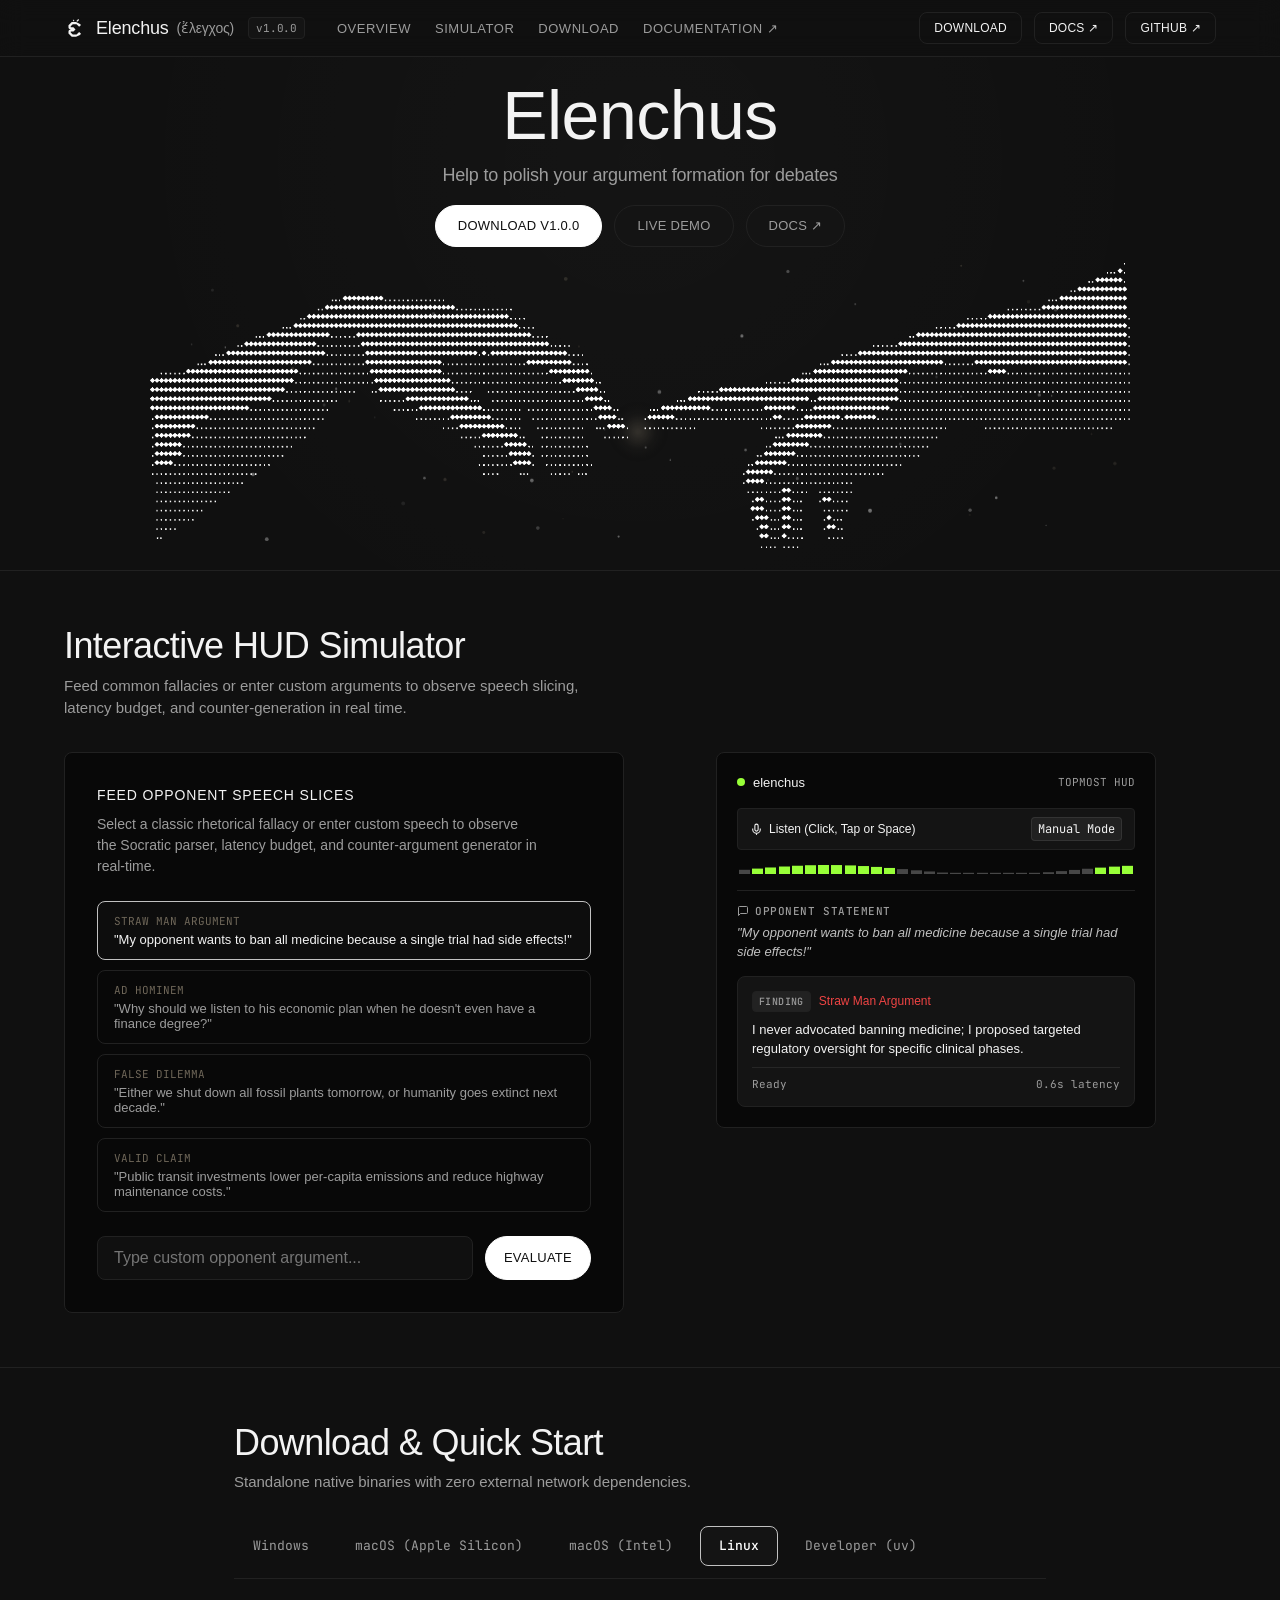
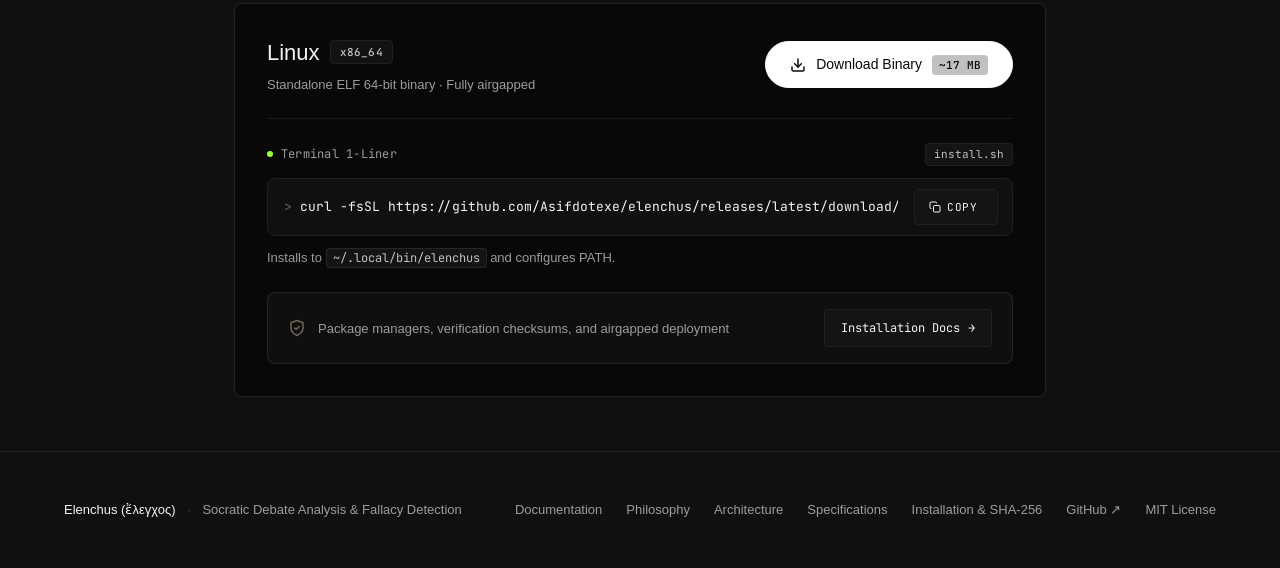
==== commit de4915d7: "#6 implement mkdocs" ====
--- a/site/index.html
+++ b/site/index.html
@@ -108,6 +108,9 @@
     }
 
     html {
+      color-scheme: dark;
+      scrollbar-color: var(--color-graphite) var(--color-obsidian);
+      scrollbar-width: thin;
       background-color: var(--color-obsidian);
       color: var(--color-chalk);
       font-family: var(--font-body);
@@ -116,6 +119,41 @@
       -webkit-font-smoothing: antialiased;
       -moz-osx-font-smoothing: grayscale;
       scroll-behavior: smooth;
+    }
+
+    /* Global Obsidian Dark Scrollbar Discipline (Prevents bright white OS system scrollbars) */
+    ::-webkit-scrollbar {
+      width: 6px;
+      height: 6px;
+    }
+
+    ::-webkit-scrollbar-track {
+      background: var(--color-obsidian);
+    }
+
+    ::-webkit-scrollbar-thumb {
+      background: var(--color-graphite);
+      border-radius: var(--radius-tags);
+    }
+
+    ::-webkit-scrollbar-thumb:hover {
+      background: var(--color-iron);
+    }
+
+    ::-webkit-scrollbar-corner {
+      background: var(--color-obsidian);
+    }
+
+    /* Utility to completely eliminate scrollbars while retaining scroll/swipe interactivity */
+    .no-scrollbar {
+      scrollbar-width: none !important;
+      -ms-overflow-style: none !important;
+    }
+
+    .no-scrollbar::-webkit-scrollbar {
+      display: none !important;
+      width: 0 !important;
+      height: 0 !important;
     }
 
     body {
@@ -982,157 +1020,14 @@
       max-width: 62ch;
     }
 
-    /* System Pipeline Flow */
-    .pipeline-flow {
-      display: grid;
-      grid-template-columns: repeat(auto-fit, minmax(min(100%, 240px), 1fr));
-      gap: 16px;
-      margin-top: 24px;
-    }
-
-    .pipeline-step {
-      background: var(--color-carbon);
-      border: 1px solid var(--color-graphite);
-      border-radius: var(--radius-cards);
-      padding: 24px 20px;
-      display: flex;
-      flex-direction: column;
-      gap: 12px;
-      transition: border-color 0.2s ease;
-    }
-
-    .pipeline-step:hover {
-      border-color: var(--color-iron);
-    }
-
-    .pipeline-step-header {
-      display: flex;
-      justify-content: space-between;
-      align-items: center;
-    }
-
-    .pipeline-step-label {
-      font-family: var(--font-mono);
-      font-size: 11px;
-      color: var(--color-compass-gold);
-      text-transform: uppercase;
-      letter-spacing: 0.04em;
-    }
-
-    .pipeline-step-badge {
-      font-family: var(--font-mono);
-      font-size: 11px;
-      color: var(--color-smoke);
-      background: var(--color-surface);
-      border: 1px solid var(--color-graphite);
-      padding: 2px 7px;
-      border-radius: var(--radius-tags);
-    }
-
-    .pipeline-step-title {
-      font-size: 15px;
-      font-weight: 500;
-      color: var(--color-chalk);
-      letter-spacing: -0.01em;
-    }
-
-    .pipeline-step-desc {
-      font-size: 13px;
-      color: var(--color-smoke);
-      line-height: 1.55;
-    }
-
     /* -------------------------------------------------------------
-       SYSTEM RATIONALE & RUNTIME SPECS
+       DOWNLOAD & QUICK START COMPONENT
        ------------------------------------------------------------- */
-    .manifesto-block {
-      max-width: 680px;
+    .download-container {
+      max-width: 860px;
       margin: 0 auto;
-      text-align: left;
-      display: flex;
-      flex-direction: column;
-      gap: 20px;
-    }
-
-    .manifesto-title {
-      font-size: 24px;
-      font-weight: 400;
-      color: var(--color-chalk);
-      letter-spacing: -0.4px;
-      text-wrap: balance;
-    }
-
-    .manifesto-body {
-      font-size: 15px;
-      color: var(--color-smoke);
-      line-height: 1.6;
-      text-wrap: pretty;
-      max-width: 65ch;
-    }
-
-    .runtime-specs {
-      width: 100%;
-      margin-top: 16px;
-      display: flex;
-      flex-direction: column;
-      gap: 10px;
-      background: var(--color-carbon);
-      border: 1px solid var(--color-graphite);
-      border-radius: var(--radius-cards);
-      padding: clamp(16px, 4vw, 24px);
-      container-type: inline-size;
-    }
-
-    .spec-row {
-      display: flex;
-      align-items: baseline;
-      gap: 12px;
-      font-size: 13px;
-    }
-
-    .spec-name {
-      color: var(--color-smoke);
-      white-space: nowrap;
-      min-width: 0;
-    }
-
-    .spec-line {
-      flex: 1;
-      border-bottom: 1px dashed var(--color-graphite);
-      min-width: 16px;
-    }
-
-    .spec-data {
-      font-family: var(--font-mono);
-      color: var(--color-chalk);
-      white-space: nowrap;
-      font-size: 12px;
-      min-width: 0;
-    }
-
-    @container (max-width: 480px) {
-      .spec-row {
-        flex-direction: column;
-        gap: 4px;
-      }
-      .spec-line {
-        display: none;
-      }
-    }
-
-    @media (max-width: 580px) {
-      .spec-row {
-        flex-direction: column;
-        gap: 4px;
-      }
-      .spec-line {
-        display: none;
-      }
-    }
-
-    /* -------------------------------------------------------------
-       QUICK START & STANDALONE PLATFORM TABS
-       ------------------------------------------------------------- */
+    }
+
     .platform-tabs-header {
       display: flex;
       gap: 8px;
@@ -1142,47 +1037,166 @@
       overflow-x: auto;
       -webkit-overflow-scrolling: touch;
       scroll-snap-type: x mandatory;
-      scrollbar-width: thin;
+      scrollbar-width: none;
+      -ms-overflow-style: none;
+    }
+
+    .platform-tabs-header::-webkit-scrollbar {
+      display: none;
+      width: 0;
+      height: 0;
     }
 
     .platform-tab-btn {
       background: transparent;
       border: 1px solid transparent;
       color: var(--color-smoke);
-      padding: 8px 16px;
+      padding: 10px 18px;
+      min-height: 40px;
       border-radius: var(--radius-cards);
       font-size: 13px;
       font-family: var(--font-mono);
       cursor: pointer;
-      transition: all 0.15s ease;
+      transition: background-color 0.15s ease, border-color 0.15s ease, color 0.15s ease;
       white-space: nowrap;
       scroll-snap-align: start;
       flex-shrink: 0;
-    }
-
-    .platform-tab-btn.active, .platform-tab-btn:hover {
+      display: inline-flex;
+      align-items: center;
+      justify-content: center;
+      line-height: 1.2;
+    }
+
+    .platform-tab-btn:hover:not(.active) {
       border-color: var(--color-graphite);
       color: var(--color-chalk);
+      background-color: rgba(255, 255, 255, 0.03);
+    }
+
+    .platform-tab-btn.active {
+      border-color: var(--color-ash);
+      color: var(--color-signal-white);
       background-color: var(--color-surface);
-    }
-
-    .terminal-card {
+      font-weight: 500;
+    }
+
+    .platform-tab-btn:focus-visible,
+    .copy-btn:focus-visible,
+    .download-direct-btn:focus-visible,
+    .docs-callout-link:focus-visible {
+      outline: 2px solid var(--color-pulse-green);
+      outline-offset: 2px;
+    }
+
+    .download-card {
       background-color: var(--color-carbon);
       border: 1px solid var(--color-graphite);
       border-radius: var(--radius-cards);
-      padding: clamp(16px, 4vw, 24px);
-      margin-bottom: 32px;
+      padding: clamp(20px, 4vw, 32px);
+      display: flex;
+      flex-direction: column;
+      gap: 24px;
+    }
+
+    .download-primary-row {
+      display: flex;
+      align-items: center;
+      justify-content: space-between;
+      flex-wrap: wrap;
+      gap: 20px;
+      padding-bottom: 24px;
+      border-bottom: 1px solid var(--color-border-subtle);
+    }
+
+    .download-os-info {
+      display: flex;
+      flex-direction: column;
+      gap: 6px;
+    }
+
+    .download-os-title {
+      font-size: clamp(20px, 2.5vw, 22px);
+      font-weight: 500;
+      color: var(--color-chalk);
+      display: flex;
+      align-items: center;
+      flex-wrap: wrap;
+      gap: 10px;
+      margin: 0;
+    }
+
+    .download-arch-badge {
+      font-family: var(--font-mono);
+      font-size: 11px;
+      color: var(--color-ash);
+      background: rgba(255, 255, 255, 0.04);
+      border: 1px solid var(--color-graphite);
+      padding: 3px 9px;
+      border-radius: var(--radius-tags);
+      letter-spacing: 0.02em;
+    }
+
+    .download-os-meta {
+      font-size: 13px;
+      color: var(--color-smoke);
+      line-height: 1.5;
+      margin: 0;
+    }
+
+    .download-direct-btn {
+      display: inline-flex;
+      align-items: center;
+      justify-content: center;
+      gap: 10px;
+      background-color: var(--color-signal-white);
+      color: var(--color-carbon);
+      border: 1px solid var(--color-signal-white);
+      min-height: 46px;
+      padding: 12px 24px;
+      border-radius: var(--radius-buttons);
+      font-size: 14px;
+      font-weight: 500;
+      text-decoration: none;
+      transition: transform 0.15s cubic-bezier(0.16, 1, 0.3, 1), background-color 0.15s ease, border-color 0.15s ease;
+      white-space: nowrap;
+      flex-shrink: 0;
+    }
+
+    .download-direct-btn:hover {
+      background-color: var(--color-ash);
+      border-color: var(--color-ash);
+      transform: translateY(-1px);
+    }
+
+    .download-direct-btn:active {
+      transform: translateY(0);
+      background-color: var(--color-smoke);
+      border-color: var(--color-smoke);
+    }
+
+    .download-size-badge {
+      font-family: var(--font-mono);
+      font-size: 11px;
+      font-weight: 500;
+      color: var(--color-carbon);
+      background: var(--color-ash);
+      padding: 2px 7px;
+      border-radius: var(--radius-tags);
+    }
+
+    /* Terminal integrated panel inside card */
+    .download-terminal-wrap {
+      display: flex;
+      flex-direction: column;
+      gap: 12px;
     }
 
     .terminal-header {
       display: flex;
       align-items: center;
       justify-content: space-between;
-      margin-bottom: 16px;
-      padding-bottom: 12px;
-      border-bottom: 1px solid var(--color-border-subtle);
+      gap: 12px;
       flex-wrap: wrap;
-      gap: 8px;
     }
 
     .terminal-title {
@@ -1192,6 +1206,17 @@
       display: flex;
       align-items: center;
       gap: 8px;
+      letter-spacing: 0.02em;
+    }
+
+    .terminal-artifact-badge {
+      font-family: var(--font-mono);
+      font-size: 11px;
+      color: var(--color-ash);
+      background: var(--color-surface);
+      border: 1px solid var(--color-graphite);
+      padding: 2px 8px;
+      border-radius: var(--radius-tags);
     }
 
     .terminal-content {
@@ -1202,8 +1227,25 @@
       background: var(--color-obsidian);
       border: 1px solid var(--color-graphite);
       border-radius: var(--radius-cards);
-      padding: 14px 18px;
+      padding: 10px 14px 10px 16px;
+      min-height: 52px;
+    }
+
+    .terminal-code-scroll {
+      flex: 1 1 auto;
+      min-width: 0;
       overflow-x: auto;
+      -webkit-overflow-scrolling: touch;
+      scrollbar-width: none;
+      -ms-overflow-style: none;
+      display: flex;
+      align-items: center;
+    }
+
+    .terminal-code-scroll::-webkit-scrollbar {
+      display: none;
+      width: 0;
+      height: 0;
     }
 
     .terminal-code {
@@ -1211,12 +1253,30 @@
       font-family: var(--font-mono);
       font-size: 13px;
       white-space: nowrap;
+      line-height: 1.5;
     }
 
     .terminal-code span.prompt {
       color: var(--color-compass-gold);
       user-select: none;
       margin-right: 8px;
+    }
+
+    .terminal-note {
+      font-size: 13px;
+      color: var(--color-smoke);
+      line-height: 1.6;
+      margin: 0;
+    }
+
+    .terminal-note code {
+      color: var(--color-ash);
+      background: var(--color-surface);
+      border: 1px solid var(--color-border-subtle);
+      padding: 1px 6px;
+      border-radius: var(--radius-tags);
+      font-size: 12px;
+      font-family: var(--font-mono);
     }
 
     .copy-btn {
@@ -1224,16 +1284,18 @@
       border: 1px solid var(--color-graphite);
       color: var(--color-chalk);
       border-radius: var(--radius-tags);
-      padding: 6px 14px;
+      padding: 7px 14px;
+      min-height: 36px;
       font-size: 11px;
       font-family: var(--font-mono);
       text-transform: uppercase;
       letter-spacing: 0.04em;
       cursor: pointer;
-      display: flex;
-      align-items: center;
+      display: inline-flex;
+      align-items: center;
+      justify-content: center;
       gap: 6px;
-      transition: all 0.15s cubic-bezier(0.16, 1, 0.3, 1);
+      transition: background-color 0.15s ease, border-color 0.15s ease, color 0.15s ease, transform 0.15s ease;
       white-space: nowrap;
       flex-shrink: 0;
     }
@@ -1252,14 +1314,75 @@
       color: var(--color-pulse-green);
     }
 
+    /* Documentation Callout Banner */
+    .docs-callout-banner {
+      display: flex;
+      align-items: center;
+      justify-content: space-between;
+      gap: 16px;
+      flex-wrap: wrap;
+      padding: 16px 20px;
+      border-radius: var(--radius-cards);
+      background: rgba(111, 103, 89, 0.08);
+      border: 1px solid rgba(111, 103, 89, 0.25);
+    }
+
+    .docs-callout-text {
+      font-size: 13px;
+      color: var(--color-smoke);
+      display: flex;
+      align-items: center;
+      gap: 12px;
+      line-height: 1.5;
+    }
+
+    .docs-callout-icon {
+      color: var(--color-compass-gold);
+      flex-shrink: 0;
+    }
+
+    .docs-callout-link {
+      font-family: var(--font-mono);
+      font-size: 12px;
+      color: var(--color-chalk);
+      text-decoration: none;
+      display: inline-flex;
+      align-items: center;
+      gap: 8px;
+      padding: 8px 16px;
+      min-height: 38px;
+      border-radius: var(--radius-tags);
+      background: var(--color-surface);
+      border: 1px solid var(--color-graphite);
+      transition: background-color 0.15s ease, border-color 0.15s ease, color 0.15s ease;
+      white-space: nowrap;
+      flex-shrink: 0;
+    }
+
+    .docs-callout-link:hover {
+      border-color: var(--color-ash);
+      color: var(--color-signal-white);
+    }
+
     @media (max-width: 600px) {
+      .download-primary-row {
+        flex-direction: column;
+        align-items: stretch;
+        gap: 16px;
+      }
+      .download-direct-btn {
+        width: 100%;
+        justify-content: center;
+        min-height: 48px;
+      }
       .terminal-content {
         flex-direction: column;
         align-items: stretch;
         gap: 12px;
         padding: 14px;
       }
-      .terminal-code {
+      .terminal-code-scroll {
+        width: 100%;
         overflow-x: auto;
         padding-bottom: 4px;
       }
@@ -1268,112 +1391,16 @@
         justify-content: center;
         min-height: 44px;
       }
-    }
-
-    /* Distribution Matrix Table -> Responsive Card Pattern */
-    .dist-table-wrap {
-      width: 100%;
-      overflow-x: auto;
-      border: 1px solid var(--color-graphite);
-      border-radius: var(--radius-cards);
-    }
-
-    .dist-table {
-      width: 100%;
-      border-collapse: collapse;
-      text-align: left;
-      font-size: 13px;
-    }
-
-    .dist-table th {
-      background-color: var(--color-carbon);
-      color: var(--color-smoke);
-      font-family: var(--font-mono);
-      font-weight: 400;
-      text-transform: uppercase;
-      font-size: 11px;
-      letter-spacing: 0.05em;
-      padding: 14px 18px;
-      border-bottom: 1px solid var(--color-graphite);
-    }
-
-    .dist-table td {
-      padding: 14px 18px;
-      border-bottom: 1px solid var(--color-graphite);
-      color: var(--color-chalk);
-    }
-
-    .dist-table tr:last-child td {
-      border-bottom: none;
-    }
-
-    .dist-table .mono {
-      font-family: var(--font-mono);
-      color: var(--color-ash);
-    }
-
-    .dist-table .badge-ok {
-      font-family: var(--font-mono);
-      font-size: 11px;
-      color: var(--color-pulse-green);
-      background: rgba(152, 255, 56, 0.08);
-      border: 1px solid rgba(152, 255, 56, 0.25);
-      padding: 2px 6px;
-      border-radius: var(--radius-tags);
-    }
-
-    /* Responsive Table Card Reflow on Mobile */
-    @media (max-width: 720px) {
-      .dist-table-wrap {
-        border: none;
-        overflow-x: visible;
-        background: transparent;
-      }
-      .dist-table,
-      .dist-table tbody,
-      .dist-table tr,
-      .dist-table td {
-        display: block;
+      .docs-callout-banner {
+        flex-direction: column;
+        align-items: stretch;
+        gap: 14px;
+        padding: 16px;
+      }
+      .docs-callout-link {
         width: 100%;
-      }
-      .dist-table thead {
-        display: none;
-      }
-      .dist-table tr {
-        background-color: var(--color-carbon);
-        border: 1px solid var(--color-graphite);
-        border-radius: var(--radius-cards);
-        padding: 16px;
-        margin-bottom: 12px;
-      }
-      .dist-table td {
-        padding: 8px 0;
-        border-bottom: 1px solid rgba(255, 255, 255, 0.04);
-        display: flex;
-        justify-content: space-between;
-        align-items: center;
-        text-align: right;
-        gap: 12px;
-        min-width: 0;
-        overflow-wrap: break-word;
-        word-break: break-word;
-      }
-      .dist-table .mono {
-        word-break: break-all;
-      }
-      .dist-table td:last-child {
-        border-bottom: none;
-        padding-bottom: 0;
-      }
-      .dist-table td::before {
-        content: attr(data-label);
-        font-family: var(--font-mono);
-        font-size: 11px;
-        color: var(--color-smoke);
-        text-transform: uppercase;
-        letter-spacing: 0.04em;
-        text-align: left;
-        flex-shrink: 0;
+        justify-content: center;
+        min-height: 44px;
       }
     }
 
@@ -1385,7 +1412,8 @@
       .btn-ghost,
       .btn-pill-ghost,
       .copy-btn,
-      .platform-tab-btn {
+      .platform-tab-btn,
+      .docs-callout-link {
         min-height: 44px;
       }
       .preset-btn {
@@ -1502,31 +1530,23 @@
         background-color: var(--color-ash) !important;
       }
       .hud-device-window,
-      .pipeline-step,
-      .runtime-specs,
-      .terminal-card,
-      .dist-table tr {
+      .download-card,
+      .terminal-card {
         background: var(--color-signal-white) !important;
         border: 1px solid var(--color-ash) !important;
         page-break-inside: avoid;
       }
       .hero-headline,
-      .section-title,
-      .pipeline-step-title,
-      .manifesto-title {
+      .section-title {
         color: var(--color-carbon) !important;
       }
       .hero-tagline,
       .section-subtitle,
-      .pipeline-step-desc,
-      .manifesto-body,
-      .spec-name {
+      .download-os-meta,
+      .terminal-note {
         color: var(--color-iron) !important;
       }
-      .spec-data,
-      .terminal-code,
-      .dist-table td,
-      .dist-table th {
+      .terminal-code {
         color: var(--color-carbon) !important;
       }
       a[href^="http"]::after {
@@ -1557,13 +1577,14 @@
         </a>
         <ul class="nav-links">
           <li><a href="#overview">Overview</a></li>
-          <li><a href="#simulator">HUD Simulator</a></li>
-          <li><a href="#architecture">Architecture</a></li>
-          <li><a href="#distribution">Distribution</a></li>
+          <li><a href="#simulator">Simulator</a></li>
+          <li><a href="#download">Download</a></li>
+          <li><a href="docs/">Documentation ↗</a></li>
         </ul>
       </div>
       <div class="nav-right">
-        <a href="#quickstart" class="btn-ghost nav-desktop-action" style="padding: 6px 14px; font-size: 12px;">Quick Start</a>
+        <a href="#download" class="btn-ghost nav-desktop-action" style="padding: 6px 14px; font-size: 12px;">Download</a>
+        <a href="docs/" class="btn-ghost nav-desktop-action" style="padding: 6px 14px; font-size: 12px;">Docs ↗</a>
         <a href="https://github.com/Asifdotexe/elenchus" target="_blank" rel="noopener noreferrer" class="btn-ghost nav-desktop-action" style="padding: 6px 14px; font-size: 12px;">GitHub ↗</a>
         <button class="nav-toggle" id="navToggle" aria-label="Toggle navigation menu" aria-expanded="false" aria-controls="navMobileMenu">
           <span class="nav-toggle-bar"></span>
@@ -1576,11 +1597,12 @@
       <ul class="nav-mobile-links">
         <li><a href="#overview" class="nav-mobile-link">Overview</a></li>
         <li><a href="#simulator" class="nav-mobile-link">HUD Simulator</a></li>
-        <li><a href="#architecture" class="nav-mobile-link">Architecture</a></li>
-        <li><a href="#distribution" class="nav-mobile-link">Distribution</a></li>
+        <li><a href="#download" class="nav-mobile-link">Download</a></li>
+        <li><a href="docs/" class="nav-mobile-link">Documentation ↗</a></li>
       </ul>
       <div class="nav-mobile-actions">
-        <a href="#quickstart" class="btn-pill nav-mobile-cta">Quick Start</a>
+        <a href="#download" class="btn-pill nav-mobile-cta">Download</a>
+        <a href="docs/" class="btn-pill-ghost nav-mobile-cta">Documentation ↗</a>
         <a href="https://github.com/Asifdotexe/elenchus" target="_blank" rel="noopener noreferrer" class="btn-pill-ghost nav-mobile-cta">GitHub ↗</a>
       </div>
     </div>
@@ -1597,12 +1619,13 @@
         </h1>
 
         <p class="hero-tagline">
-          Local speech recognition and Socratic argument analysis for live debates.
+          Help to polish your argument formation for debates
         </p>
 
         <div class="hero-actions">
-          <a href="#quickstart" class="btn-pill">Get Started</a>
-          <a href="#simulator" class="btn-pill-ghost">Live HUD Demo</a>
+          <a href="#download" class="btn-pill">Download v1.0.0</a>
+          <a href="#simulator" class="btn-pill-ghost">Live Demo</a>
+          <a href="docs/" class="btn-pill-ghost">Docs ↗</a>
         </div>
       </div>
 
@@ -1727,204 +1750,96 @@
        SERVICES / 2x2 FEATURE GRID
        ============================================================= -->
   <!-- =============================================================
-       ARCHITECTURE / SYSTEM PIPELINE FLOW
+       DOWNLOAD & QUICK START SECTION
        ============================================================= -->
-  <section class="section-spacing" id="architecture">
-    <div class="container">
+  <section class="section-spacing" id="download">
+    <div class="container download-container">
       <div class="section-header-block">
-        <h2 class="section-title">System Pipeline &amp; Data Flow</h2>
+        <h2 class="section-title">Download &amp; Quick Start</h2>
         <p class="section-subtitle">
-          Four stages executing locally on CPU cores with zero external network dependencies.
+          Standalone native binaries with zero external network dependencies.
         </p>
       </div>
 
-      <div class="pipeline-flow">
-        <div class="pipeline-step">
-          <div class="pipeline-step-header">
-            <span class="pipeline-step-label">Stage 1</span>
-            <span class="pipeline-step-badge">Loopback Capture</span>
+      <!-- Platform Selector Tabs -->
+      <div class="platform-tabs-header" role="tablist" aria-label="Operating System Selection" id="platformTabsHeader">
+        <button class="platform-tab-btn active" role="tab" aria-selected="true" aria-controls="downloadCard" tabindex="0" id="tab-win" onclick="switchPlatform('win')">Windows</button>
+        <button class="platform-tab-btn" role="tab" aria-selected="false" aria-controls="downloadCard" tabindex="-1" id="tab-mac-arm" onclick="switchPlatform('mac-arm')">macOS (Apple Silicon)</button>
+        <button class="platform-tab-btn" role="tab" aria-selected="false" aria-controls="downloadCard" tabindex="-1" id="tab-mac-intel" onclick="switchPlatform('mac-intel')">macOS (Intel)</button>
+        <button class="platform-tab-btn" role="tab" aria-selected="false" aria-controls="downloadCard" tabindex="-1" id="tab-linux" onclick="switchPlatform('linux')">Linux</button>
+        <button class="platform-tab-btn" role="tab" aria-selected="false" aria-controls="downloadCard" tabindex="-1" id="tab-dev" onclick="switchPlatform('dev')">Developer (uv)</button>
+      </div>
+
+      <!-- Dynamic OS Card -->
+      <div class="download-card" id="downloadCard" role="tabpanel" aria-labelledby="tab-win">
+        <!-- Direct Download Primary Row -->
+        <div class="download-primary-row">
+          <div class="download-os-info">
+            <div class="download-os-title">
+              <span id="osTitle">Windows</span>
+              <span class="download-arch-badge" id="osArch">x86_64</span>
+            </div>
+            <p class="download-os-meta" id="osMeta">Standalone executable · SHA-256 verified</p>
           </div>
-          <h3 class="pipeline-step-title">Audio Ingestion</h3>
-          <p class="pipeline-step-desc">
-            Captures opponent speech directly from Discord, Zoom, or web browser calls using WASAPI loopback. Audio arrays remain solely in volatile RAM.
+
+          <a href="https://github.com/Asifdotexe/elenchus/releases/latest/download/elenchus-windows-x86_64.exe" class="download-direct-btn" id="directDownloadBtn">
+            <svg width="16" height="16" viewBox="0 0 24 24" fill="none" stroke="currentColor" stroke-width="2.2" stroke-linecap="round" stroke-linejoin="round" aria-hidden="true">
+              <path d="M21 15v4a2 2 0 0 1-2 2H5a2 2 0 0 1-2-2v-4"/>
+              <polyline points="7 10 12 15 17 10"/>
+              <line x1="12" y1="15" x2="12" y2="3"/>
+            </svg>
+            <span id="directDownloadText">Download .exe</span>
+            <span class="download-size-badge" id="directDownloadSize">~18 MB</span>
+          </a>
+        </div>
+
+        <!-- Automated 1-Line Terminal (Integrated Quick Start panel) -->
+        <div class="download-terminal-wrap">
+          <div class="terminal-header">
+            <div class="terminal-title">
+              <span class="pulse-dot" style="background-color: var(--color-pulse-green);"></span>
+              <span id="platformTitle">PowerShell 1-Liner</span>
+            </div>
+            <span class="terminal-artifact-badge" id="artifactLabel">install.ps1</span>
+          </div>
+
+          <div class="terminal-content">
+            <div class="terminal-code-scroll">
+              <code class="terminal-code" id="terminalCommand">
+                <span class="prompt">&gt;</span>irm https://github.com/Asifdotexe/elenchus/releases/latest/download/install.ps1 | iex
+              </code>
+            </div>
+            <button class="copy-btn" id="copyBtn" onclick="copyCommand()" aria-label="Copy installation command to clipboard">
+              <span id="copyBtnIcon" aria-hidden="true" style="display:inline-flex;align-items:center;">
+                <svg width="12" height="12" viewBox="0 0 24 24" fill="none" stroke="currentColor" stroke-width="2"><rect x="9" y="9" width="13" height="13" rx="2" ry="2"/><path d="M5 15H4a2 2 0 0 1-2-2V4a2 2 0 0 1 2-2h9a2 2 0 0 1 2 2v1"/></svg>
+              </span>
+              <span id="copyBtnText">Copy</span>
+              <span class="sr-only" id="copyLiveStatus" aria-live="polite"></span>
+            </button>
+          </div>
+
+          <p class="terminal-note" id="platformNote">
+            Installs to <code>$env:LOCALAPPDATA\Programs\Elenchus</code> and configures PATH.
           </p>
         </div>
 
-        <div class="pipeline-step">
-          <div class="pipeline-step-header">
-            <span class="pipeline-step-label">Stage 2</span>
-            <span class="pipeline-step-badge">INT8 CPU</span>
+        <!-- Docs Callout Banner -->
+        <div class="docs-callout-banner">
+          <div class="docs-callout-text">
+            <svg class="docs-callout-icon" width="18" height="18" viewBox="0 0 24 24" fill="none" stroke="currentColor" stroke-width="2" stroke-linecap="round" stroke-linejoin="round" aria-hidden="true">
+              <path d="M12 22s8-4 8-10V5l-8-3-8 3v7c0 6 8 10 8 10z"/>
+              <polyline points="9 12 11 14 15 10"/>
+            </svg>
+            <span>Package managers, verification checksums, and airgapped deployment</span>
           </div>
-          <h3 class="pipeline-step-title">Whisper Transcription</h3>
-          <p class="pipeline-step-desc">
-            faster-whisper quantized on CPU. Discards hallucinated fillers, silences, and background chatter in sub-500ms bursts.
-          </p>
-        </div>
-
-        <div class="pipeline-step">
-          <div class="pipeline-step-header">
-            <span class="pipeline-step-label">Stage 3</span>
-            <span class="pipeline-step-badge">Ollama Local</span>
-          </div>
-          <h3 class="pipeline-step-title">Fallacy Classification</h3>
-          <p class="pipeline-step-desc">
-            Interfaces with local model weights (qwen2.5-coder:3b) to evaluate premises and generate crisp, under-30-word refutations.
-          </p>
-        </div>
-
-        <div class="pipeline-step">
-          <div class="pipeline-step-header">
-            <span class="pipeline-step-label">Stage 4</span>
-            <span class="pipeline-step-badge">PyQt6 HUD</span>
-          </div>
-          <h3 class="pipeline-step-title">Desktop Overlay</h3>
-          <p class="pipeline-step-desc">
-            Lightweight floating widget hovering above active applications with live audio energy meters and latency telemetry.
-          </p>
+          <a href="docs/installation/" class="docs-callout-link">
+            <span>Installation Docs</span>
+            <span aria-hidden="true">→</span>
+          </a>
         </div>
       </div>
     </div>
   </section>
-
-  <hr class="hairline-divider">
-
-  <!-- =============================================================
-       SYSTEM RATIONALE & RUNTIME SPECS
-       ============================================================= -->
-  <section class="section-spacing">
-    <div class="container">
-      <div class="manifesto-block">
-        <h2 class="manifesto-title">Designed for real-time arguments.</h2>
-        <p class="manifesto-body">
-          Conversations move faster than memory. When an opponent shifts premises, uses a false dilemma, or attacks character rather than evidence, you usually realize it seconds after the moment has passed. Elenchus runs quietly in the background, listening to system audio, parsing arguments into formal logic, and displaying targeted refutations directly in your peripheral field of view before you take your turn to speak.
-        </p>
-
-        <!-- Runtime Specifications -->
-        <div class="runtime-specs">
-          <div class="spec-row">
-            <span class="spec-name">Peak resident memory</span>
-            <span class="spec-line"></span>
-            <span class="spec-data">&lt; 380 MB RSS (CPU quantized)</span>
-          </div>
-          <div class="spec-row">
-            <span class="spec-name">Speech chunk transcription</span>
-            <span class="spec-line"></span>
-            <span class="spec-data">~ 550 ms on CPU</span>
-          </div>
-          <div class="spec-row">
-            <span class="spec-name">External network transmission</span>
-            <span class="spec-line"></span>
-            <span class="spec-data">Zero bytes (fully airgapped)</span>
-          </div>
-          <div class="spec-row">
-            <span class="spec-name">Binary digest verification</span>
-            <span class="spec-line"></span>
-            <span class="spec-data">Cryptographic SHA-256</span>
-          </div>
-        </div>
-      </div>
-    </div>
-  </section>
-
-  <hr class="hairline-divider">
-
-  <!-- =============================================================
-       CROSS-PLATFORM DISTRIBUTION & QUICKSTART
-       ============================================================= -->
-  <section class="section-spacing" id="quickstart">
-    <div class="container">
-      <div class="section-header-block">
-        <h2 class="section-title">Distribution &amp; Quick Start</h2>
-        <p class="section-subtitle">
-          Single-command standalone installers configured with automated cryptographic SHA-256 checksum verification.
-        </p>
-      </div>
-
-      <!-- Platform Selector Tabs -->
-      <div class="platform-tabs-header">
-        <button class="platform-tab-btn active" onclick="switchPlatform('win')">Windows (x86_64)</button>
-        <button class="platform-tab-btn" onclick="switchPlatform('mac-arm')">macOS (Apple Silicon)</button>
-        <button class="platform-tab-btn" onclick="switchPlatform('mac-intel')">macOS (Intel)</button>
-        <button class="platform-tab-btn" onclick="switchPlatform('linux')">Linux (x86_64)</button>
-        <button class="platform-tab-btn" onclick="switchPlatform('dev')">Developer (uv)</button>
-      </div>
-
-      <!-- Terminal Command Card -->
-      <div class="terminal-card">
-        <div class="terminal-header">
-          <div class="terminal-title">
-            <span class="pulse-dot" style="background-color: var(--color-pulse-green);"></span>
-            <span id="platformTitle">Windows PowerShell 1-Line Installer</span>
-          </div>
-          <span style="font-family: var(--font-mono); font-size: 11px; color: var(--color-smoke);" id="artifactLabel">elenchus-windows-x86_64.exe</span>
-        </div>
-
-        <div class="terminal-content">
-          <code class="terminal-code" id="terminalCommand">
-            <span class="prompt">&gt;</span>irm https://github.com/Asifdotexe/elenchus/releases/latest/download/install.ps1 | iex
-          </code>
-          <button class="copy-btn" id="copyBtn" onclick="copyCommand()" aria-label="Copy installation command to clipboard">
-            <span id="copyBtnIcon" aria-hidden="true" style="display:inline-flex;align-items:center;">
-              <svg width="12" height="12" viewBox="0 0 24 24" fill="none" stroke="currentColor" stroke-width="2"><rect x="9" y="9" width="13" height="13" rx="2" ry="2"/><path d="M5 15H4a2 2 0 0 1-2-2V4a2 2 0 0 1 2-2h9a2 2 0 0 1 2 2v1"/></svg>
-            </span>
-            <span id="copyBtnText">Copy</span>
-            <span class="sr-only" id="copyLiveStatus" aria-live="polite"></span>
-          </button>
-        </div>
-
-        <p style="font-size: 13px; color: var(--color-smoke); margin-top: 14px; max-width: 65ch;" id="platformNote">
-          Downloads standalone executable directly to <code style="color: var(--color-ash); font-size: 12px;">$env:LOCALAPPDATA\Programs\Elenchus</code>, verifies cryptographic SHA-256 release digest, and configures user PATH automatically.
-        </p>
-      </div>
-
-      <!-- Binary Artifacts Matrix Table -->
-      <div class="dist-table-wrap" id="distribution">
-        <table class="dist-table">
-          <thead>
-            <tr>
-              <th>Target Platform</th>
-              <th>Architecture</th>
-              <th>Release Artifact</th>
-              <th>Integrity</th>
-              <th>Installation Path</th>
-            </tr>
-          </thead>
-          <tbody>
-            <tr>
-              <td data-label="Target Platform">Windows (64-bit)</td>
-              <td data-label="Architecture" class="mono">x86_64</td>
-              <td data-label="Release Artifact" class="mono">elenchus-windows-x86_64.exe</td>
-              <td data-label="Integrity"><span class="badge-ok">SHA-256 Verified</span></td>
-              <td data-label="Installation Path" class="mono">%LOCALAPPDATA%\Programs\Elenchus\</td>
-            </tr>
-            <tr>
-              <td data-label="Target Platform">macOS (Apple Silicon)</td>
-              <td data-label="Architecture" class="mono">arm64 (M1/M2/M3/M4)</td>
-              <td data-label="Release Artifact" class="mono">elenchus-darwin-arm64</td>
-              <td data-label="Integrity"><span class="badge-ok">SHA-256 Verified</span></td>
-              <td data-label="Installation Path" class="mono">~/.local/bin/elenchus</td>
-            </tr>
-            <tr>
-              <td data-label="Target Platform">macOS (Intel)</td>
-              <td data-label="Architecture" class="mono">x86_64</td>
-              <td data-label="Release Artifact" class="mono">elenchus-darwin-x86_64</td>
-              <td data-label="Integrity"><span class="badge-ok">SHA-256 Verified</span></td>
-              <td data-label="Installation Path" class="mono">~/.local/bin/elenchus</td>
-            </tr>
-            <tr>
-              <td data-label="Target Platform">Linux (Ubuntu, Fedora, Arch)</td>
-              <td data-label="Architecture" class="mono">x86_64</td>
-              <td data-label="Release Artifact" class="mono">elenchus-linux-x86_64</td>
-              <td data-label="Integrity"><span class="badge-ok">SHA-256 Verified</span></td>
-              <td data-label="Installation Path" class="mono">~/.local/bin/elenchus</td>
-            </tr>
-          </tbody>
-        </table>
-      </div>
-    </div>
-  </section>
-
-
 
   <!-- =============================================================
        FOOTER / BOTTOM BAR
@@ -1934,13 +1849,17 @@
       <div>
         <span style="color: var(--color-chalk); font-weight: 500;">Elenchus (ἔλεγχος)</span>
         <span style="margin: 0 8px; color: var(--color-iron);">·</span>
-        <span>Socratic Debate Analysis & Fallacy Detection</span>
+        <span>Socratic Debate Analysis &amp; Fallacy Detection</span>
       </div>
 
       <div class="footer-links">
-        <a href="https://github.com/Asifdotexe/elenchus/blob/master/LICENSE" target="_blank">MIT License</a>
-        <a href="https://github.com/Asifdotexe/elenchus/blob/master/docs/ARCHITECTURE.md" target="_blank">Architecture Spec</a>
-        <a href="https://github.com/Asifdotexe/elenchus" target="_blank">GitHub Repository ↗</a>
+        <a href="docs/">Documentation</a>
+        <a href="docs/philosophy/">Philosophy</a>
+        <a href="docs/architecture/">Architecture</a>
+        <a href="docs/specifications/">Specifications</a>
+        <a href="docs/installation/">Installation &amp; SHA-256</a>
+        <a href="https://github.com/Asifdotexe/elenchus" target="_blank" rel="noopener noreferrer">GitHub ↗</a>
+        <a href="https://github.com/Asifdotexe/elenchus/blob/master/LICENSE" target="_blank" rel="noopener noreferrer">MIT License</a>
       </div>
     </div>
   </footer>
@@ -2190,52 +2109,127 @@
     }
 
     /* -------------------------------------------------------------
-       3. CROSS-PLATFORM TABS
+       3. CROSS-PLATFORM DOWNLOADS & QUICK START
        ------------------------------------------------------------- */
     const platforms = {
       'win': {
-        title: 'Windows PowerShell 1-Line Installer',
+        os: 'Windows',
+        arch: 'x86_64',
+        meta: 'Standalone executable · SHA-256 verified',
+        directUrl: 'https://github.com/Asifdotexe/elenchus/releases/latest/download/elenchus-windows-x86_64.exe',
+        directText: 'Download .exe',
+        directSize: '~18 MB',
+        title: 'PowerShell 1-Liner',
+        artifact: 'install.ps1',
         cmd: 'irm https://github.com/Asifdotexe/elenchus/releases/latest/download/install.ps1 | iex',
-        artifact: 'elenchus-windows-x86_64.exe',
-        note: 'Downloads standalone executable directly to $env:LOCALAPPDATA\\Programs\\Elenchus, verifies cryptographic SHA-256 release digest, and configures user PATH automatically.'
+        note: 'Installs to <code>$env:LOCALAPPDATA\\Programs\\Elenchus</code> and configures PATH.'
       },
       'mac-arm': {
-        title: 'macOS Apple Silicon (M1/M2/M3/M4) 1-Line Installer',
+        os: 'macOS',
+        arch: 'Apple Silicon',
+        meta: 'Native ARM64 Mach-O binary · SHA-256 verified',
+        directUrl: 'https://github.com/Asifdotexe/elenchus/releases/latest/download/elenchus-darwin-arm64',
+        directText: 'Download Binary',
+        directSize: '~16 MB',
+        title: 'Terminal 1-Liner',
+        artifact: 'install.sh',
         cmd: 'curl -fsSL https://github.com/Asifdotexe/elenchus/releases/latest/download/install.sh | bash',
-        artifact: 'elenchus-darwin-arm64',
-        note: 'Downloads native ARM64 binary into ~/.local/bin/elenchus, performs SHA-256 digest validation, and marks executable.'
+        note: 'Installs to <code>~/.local/bin/elenchus</code> and configures PATH.'
       },
       'mac-intel': {
-        title: 'macOS Intel (x86_64) 1-Line Installer',
+        os: 'macOS',
+        arch: 'Intel x86_64',
+        meta: 'Native x86_64 Mach-O binary · SHA-256 verified',
+        directUrl: 'https://github.com/Asifdotexe/elenchus/releases/latest/download/elenchus-darwin-x86_64',
+        directText: 'Download Binary',
+        directSize: '~17 MB',
+        title: 'Terminal 1-Liner',
+        artifact: 'install.sh',
         cmd: 'curl -fsSL https://github.com/Asifdotexe/elenchus/releases/latest/download/install.sh | bash',
-        artifact: 'elenchus-darwin-x86_64',
-        note: 'Downloads native x86_64 binary into ~/.local/bin/elenchus with SHA-256 verification.'
+        note: 'Installs to <code>~/.local/bin/elenchus</code> and configures PATH.'
       },
       'linux': {
-        title: 'Linux (Ubuntu / Debian / Fedora / Arch) 1-Line Installer',
+        os: 'Linux',
+        arch: 'x86_64',
+        meta: 'Standalone ELF 64-bit binary · Fully airgapped',
+        directUrl: 'https://github.com/Asifdotexe/elenchus/releases/latest/download/elenchus-linux-x86_64',
+        directText: 'Download Binary',
+        directSize: '~17 MB',
+        title: 'Terminal 1-Liner',
+        artifact: 'install.sh',
         cmd: 'curl -fsSL https://github.com/Asifdotexe/elenchus/releases/latest/download/install.sh | bash',
-        artifact: 'elenchus-linux-x86_64',
-        note: 'Downloads precompiled Linux binary into ~/.local/bin/elenchus, verifies SHA-256 checksum against release digest, and configures executable permissions.'
+        note: 'Installs to <code>~/.local/bin/elenchus</code> and configures PATH.'
       },
       'dev': {
-        title: 'Developer Source Installation (Python 3.12 + Astral uv)',
+        os: 'Developer',
+        arch: 'Python 3.12+ (uv)',
+        meta: 'Source development environment · Automated venv',
+        directUrl: 'https://github.com/Asifdotexe/elenchus',
+        directText: 'GitHub Repository ↗',
+        directSize: 'Source',
+        title: 'Astral uv 1-Liner',
+        artifact: 'pyproject.toml',
         cmd: 'git clone https://github.com/Asifdotexe/elenchus.git && cd elenchus && uv run elenchus',
-        artifact: 'uv pyproject.toml',
-        note: 'Full Python development setup with PyQt6, faster-whisper, and automated virtual environment resolution via uv.'
+        note: 'Clones repository and runs locally with faster-whisper and PyQt6.'
       }
     };
 
     let currentCmd = platforms['win'].cmd;
 
-    function switchPlatform(key) {
-      document.querySelectorAll('.platform-tab-btn').forEach(btn => btn.classList.remove('active'));
-      event.currentTarget.classList.add('active');
+    function switchPlatform(key, shouldFocus = false) {
+      document.querySelectorAll('.platform-tab-btn').forEach(btn => {
+        btn.classList.remove('active');
+        btn.setAttribute('aria-selected', 'false');
+        btn.setAttribute('tabindex', '-1');
+      });
+
+      const activeTab = document.getElementById(`tab-${key}`);
+      if (activeTab) {
+        activeTab.classList.add('active');
+        activeTab.setAttribute('aria-selected', 'true');
+        activeTab.setAttribute('tabindex', '0');
+        if (shouldFocus) activeTab.focus();
+      }
+
+      const card = document.getElementById('downloadCard');
+      if (card) {
+        card.setAttribute('aria-labelledby', `tab-${key}`);
+      }
+
       const p = platforms[key];
+      if (!p) return;
       currentCmd = p.cmd;
-      document.getElementById('platformTitle').textContent = p.title;
-      document.getElementById('artifactLabel').textContent = p.artifact;
-      document.getElementById('terminalCommand').innerHTML = `<span class="prompt">&gt;</span>${p.cmd}`;
-      document.getElementById('platformNote').innerHTML = p.note;
+
+      const osTitle = document.getElementById('osTitle');
+      const osArch = document.getElementById('osArch');
+      const osMeta = document.getElementById('osMeta');
+      const directBtn = document.getElementById('directDownloadBtn');
+      const directText = document.getElementById('directDownloadText');
+      const directSize = document.getElementById('directDownloadSize');
+      const platformTitle = document.getElementById('platformTitle');
+      const artifactLabel = document.getElementById('artifactLabel');
+      const terminalCommand = document.getElementById('terminalCommand');
+      const platformNote = document.getElementById('platformNote');
+
+      if (osTitle) osTitle.textContent = p.os;
+      if (osArch) osArch.textContent = p.arch;
+      if (osMeta) osMeta.textContent = p.meta;
+      if (directBtn) {
+        directBtn.href = p.directUrl;
+        if (key === 'dev') {
+          directBtn.target = '_blank';
+          directBtn.rel = 'noopener noreferrer';
+        } else {
+          directBtn.removeAttribute('target');
+          directBtn.removeAttribute('rel');
+        }
+      }
+      if (directText) directText.textContent = p.directText;
+      if (directSize) directSize.textContent = p.directSize;
+      if (platformTitle) platformTitle.textContent = p.title;
+      if (artifactLabel) artifactLabel.textContent = p.artifact;
+      if (terminalCommand) terminalCommand.innerHTML = `<span class="prompt">&gt;</span>${p.cmd}`;
+      if (platformNote) platformNote.innerHTML = p.note;
     }
 
     function copyCommand() {
@@ -2260,6 +2254,52 @@
           }
           if (liveStatus) liveStatus.textContent = '';
         }, 2000);
+      });
+    }
+
+    // Initialize platform tabs and format pills on load (with progressive OS detection)
+    const platformTabKeys = ['win', 'mac-arm', 'mac-intel', 'linux', 'dev'];
+    try {
+      let detectedKey = 'win';
+      const ua = navigator.userAgent || '';
+      if (/Macintosh|Mac OS X/i.test(ua)) {
+        detectedKey = 'mac-arm';
+      } else if (/Linux/i.test(ua) && !/Android/i.test(ua)) {
+        detectedKey = 'linux';
+      }
+      switchPlatform(detectedKey);
+    } catch (e) {
+      switchPlatform('win');
+    }
+
+    // Accessible arrow-key navigation for WAI-ARIA tablist
+    const tabsHeaderEl = document.getElementById('platformTabsHeader');
+    if (tabsHeaderEl) {
+      tabsHeaderEl.addEventListener('keydown', (e) => {
+        const activeBtn = tabsHeaderEl.querySelector('.platform-tab-btn.active');
+        if (!activeBtn) return;
+        const currentKey = activeBtn.id.replace('tab-', '');
+        let idx = platformTabKeys.indexOf(currentKey);
+        if (idx === -1) return;
+
+        let targetKey = null;
+        if (e.key === 'ArrowRight' || e.key === 'ArrowDown') {
+          e.preventDefault();
+          targetKey = platformTabKeys[(idx + 1) % platformTabKeys.length];
+        } else if (e.key === 'ArrowLeft' || e.key === 'ArrowUp') {
+          e.preventDefault();
+          targetKey = platformTabKeys[(idx - 1 + platformTabKeys.length) % platformTabKeys.length];
+        } else if (e.key === 'Home') {
+          e.preventDefault();
+          targetKey = platformTabKeys[0];
+        } else if (e.key === 'End') {
+          e.preventDefault();
+          targetKey = platformTabKeys[platformTabKeys.length - 1];
+        }
+
+        if (targetKey) {
+          switchPlatform(targetKey, true);
+        }
       });
     }
 
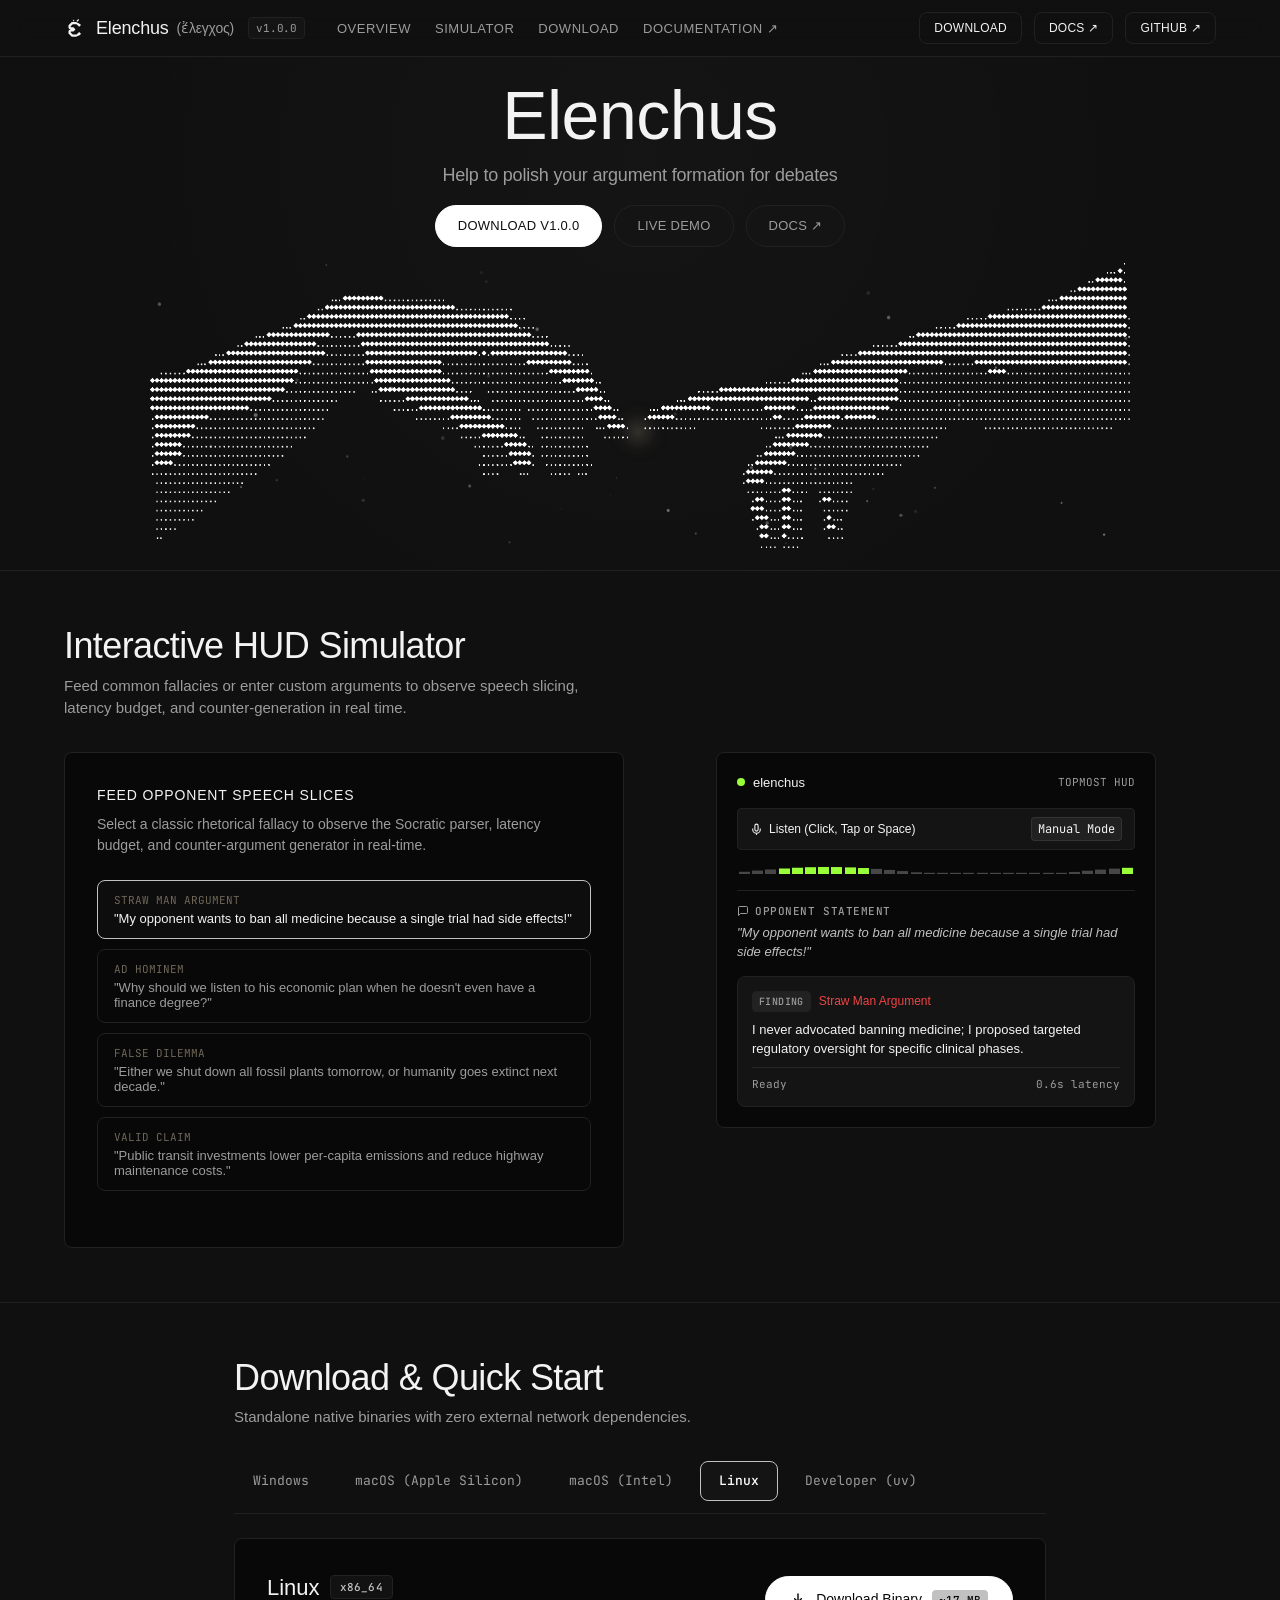
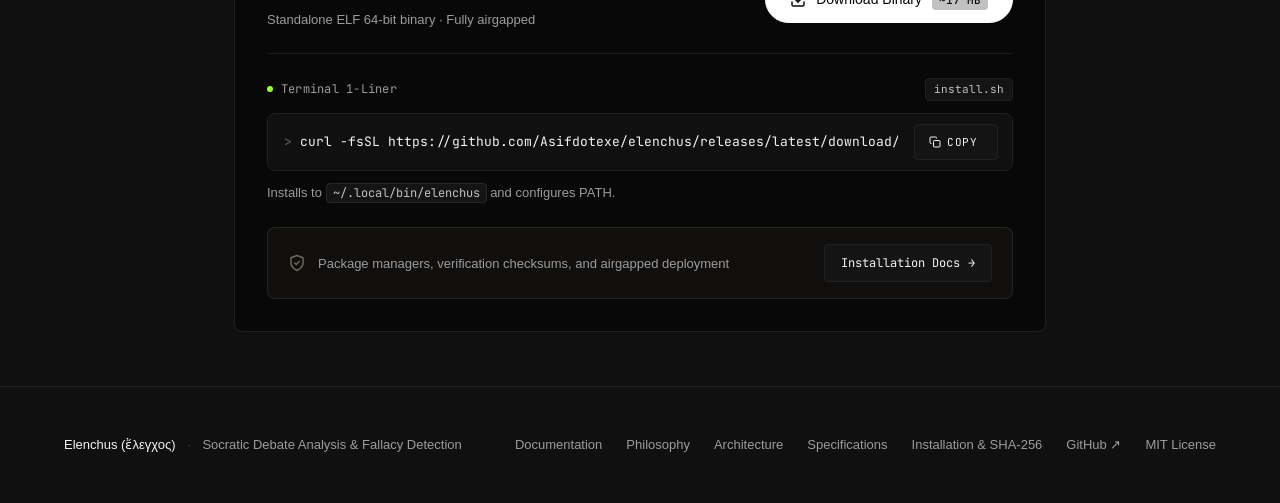
==== commit 115542ba: "#6 remove the input box for demo" ====
--- a/site/index.html
+++ b/site/index.html
@@ -755,39 +755,6 @@
       font-size: 11px;
       color: var(--color-compass-gold);
       text-transform: uppercase;
-    }
-
-    .hud-input-row {
-      display: flex;
-      gap: 12px;
-    }
-
-    @media (max-width: 480px) {
-      .hud-input-row {
-        flex-direction: column;
-      }
-      .hud-input-row .btn-pill {
-        width: 100%;
-        min-height: 44px;
-      }
-    }
-
-    .hud-input {
-      flex: 1;
-      background: var(--color-obsidian);
-      border: 1px solid var(--color-graphite);
-      border-radius: var(--radius-cards);
-      padding: 12px 16px;
-      color: var(--color-chalk);
-      font-family: var(--font-body);
-      font-size: max(16px, 1rem);
-      outline: none;
-      transition: border-color 0.15s ease;
-      min-height: 44px;
-    }
-
-    .hud-input:focus {
-      border-color: var(--color-ash);
     }
 
     /* Virtual HUD Mockup */
@@ -1661,7 +1628,7 @@
         <div class="hud-controls-card">
           <div class="hud-controls-title">Feed Opponent Speech Slices</div>
           <p class="hud-controls-desc">
-            Select a classic rhetorical fallacy or enter custom speech to observe the Socratic parser, latency budget, and counter-argument generator in real-time.
+            Select a classic rhetorical fallacy to observe the Socratic parser, latency budget, and counter-argument generator in real-time.
           </p>
 
           <div class="preset-buttons">
@@ -1681,11 +1648,6 @@
               <span class="tag">Valid Claim</span>
               <span>"Public transit investments lower per-capita emissions and reduce highway maintenance costs."</span>
             </button>
-          </div>
-
-          <div class="hud-input-row">
-            <input type="text" id="customInput" class="hud-input" placeholder="Type custom opponent argument..." onkeydown="if(event.key==='Enter') runSimulation()">
-            <button class="btn-pill" style="padding: 10px 18px; font-size: 13px;" onclick="runSimulation()">Evaluate</button>
           </div>
         </div>
 
@@ -2061,27 +2023,11 @@
 
     function loadPreset(key) {
       document.querySelectorAll('.preset-btn').forEach(btn => btn.classList.remove('active'));
-      event.currentTarget.classList.add('active');
+      if (window.event && window.event.currentTarget) {
+        window.event.currentTarget.classList.add('active');
+      }
       const item = presets[key];
-      document.getElementById('customInput').value = '';
-      applySimulation(item);
-    }
-
-    function runSimulation() {
-      const input = document.getElementById('customInput').value.trim();
-      if (!input) return;
-
-      // Simulated Socratic inference for custom input
-      const customItem = {
-        text: input,
-        flaw: input.length < 20 ? 'Incomplete / Truncated Argument' : 'Rhetorical Scrutiny Target',
-        tag: input.length < 20 ? 'Note' : 'Finding',
-        counter: input.length < 20
-          ? 'Premise is insufficient to form an inferred conclusion.'
-          : 'What evidence demonstrates that this causal relationship holds under counter-examples?',
-        latency: '0.7s'
-      };
-      applySimulation(customItem);
+      if (item) applySimulation(item);
     }
 
     function applySimulation(data) {
@@ -2372,7 +2318,6 @@
         if (presetButtons[nextIndex]) {
           presetButtons[nextIndex].classList.add('active');
         }
-        document.getElementById('customInput').value = '';
         applySimulation(presets[nextKey]);
       }
 
@@ -2389,7 +2334,7 @@
 
       // Global Spacebar shortcut when simulator section is in viewport
       document.addEventListener('keydown', (e) => {
-        if (e.key === ' ' && document.activeElement !== document.getElementById('customInput') && !['INPUT', 'TEXTAREA'].includes(document.activeElement.tagName)) {
+        if (e.key === ' ' && !['INPUT', 'TEXTAREA'].includes(document.activeElement.tagName)) {
           const simEl = document.getElementById('simulator');
           if (simEl) {
             const rect = simEl.getBoundingClientRect();
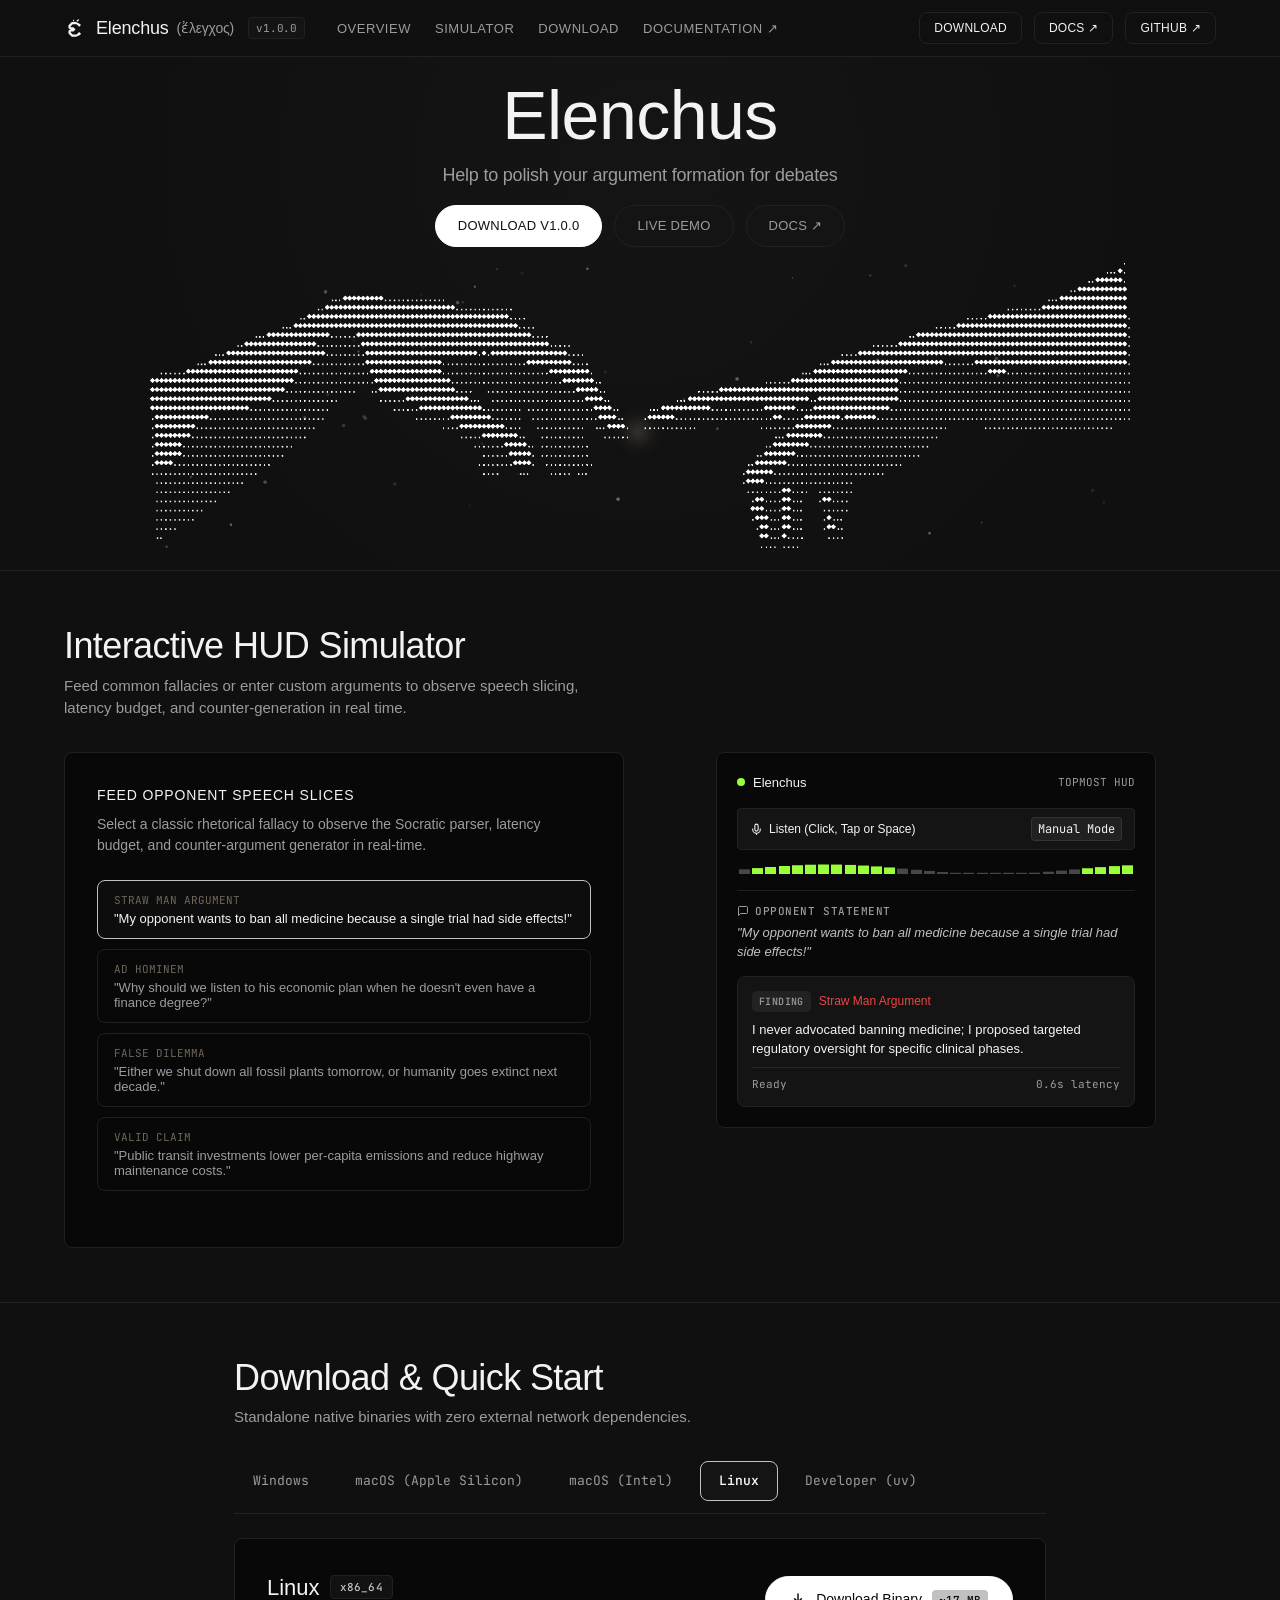
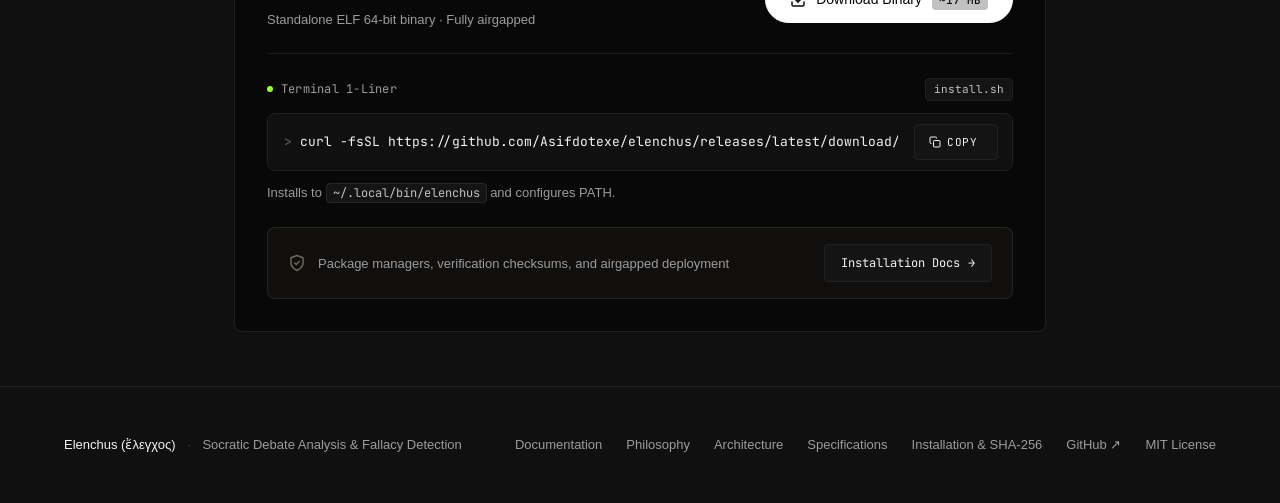
==== commit 6296fde2: "#17 update the readme and project name to make it uppercase" ====
--- a/site/index.html
+++ b/site/index.html
@@ -1657,7 +1657,7 @@
             <div class="hud-header">
               <div class="hud-title-wrap">
                 <span id="hudStatusDot" class="hud-status-led"></span>
-                <span class="hud-title">elenchus</span>
+                <span class="hud-title">Elenchus</span>
               </div>
               <div style="font-size: 11px; color: var(--color-smoke); font-family: var(--font-mono);">TOPMOST HUD</div>
             </div>
